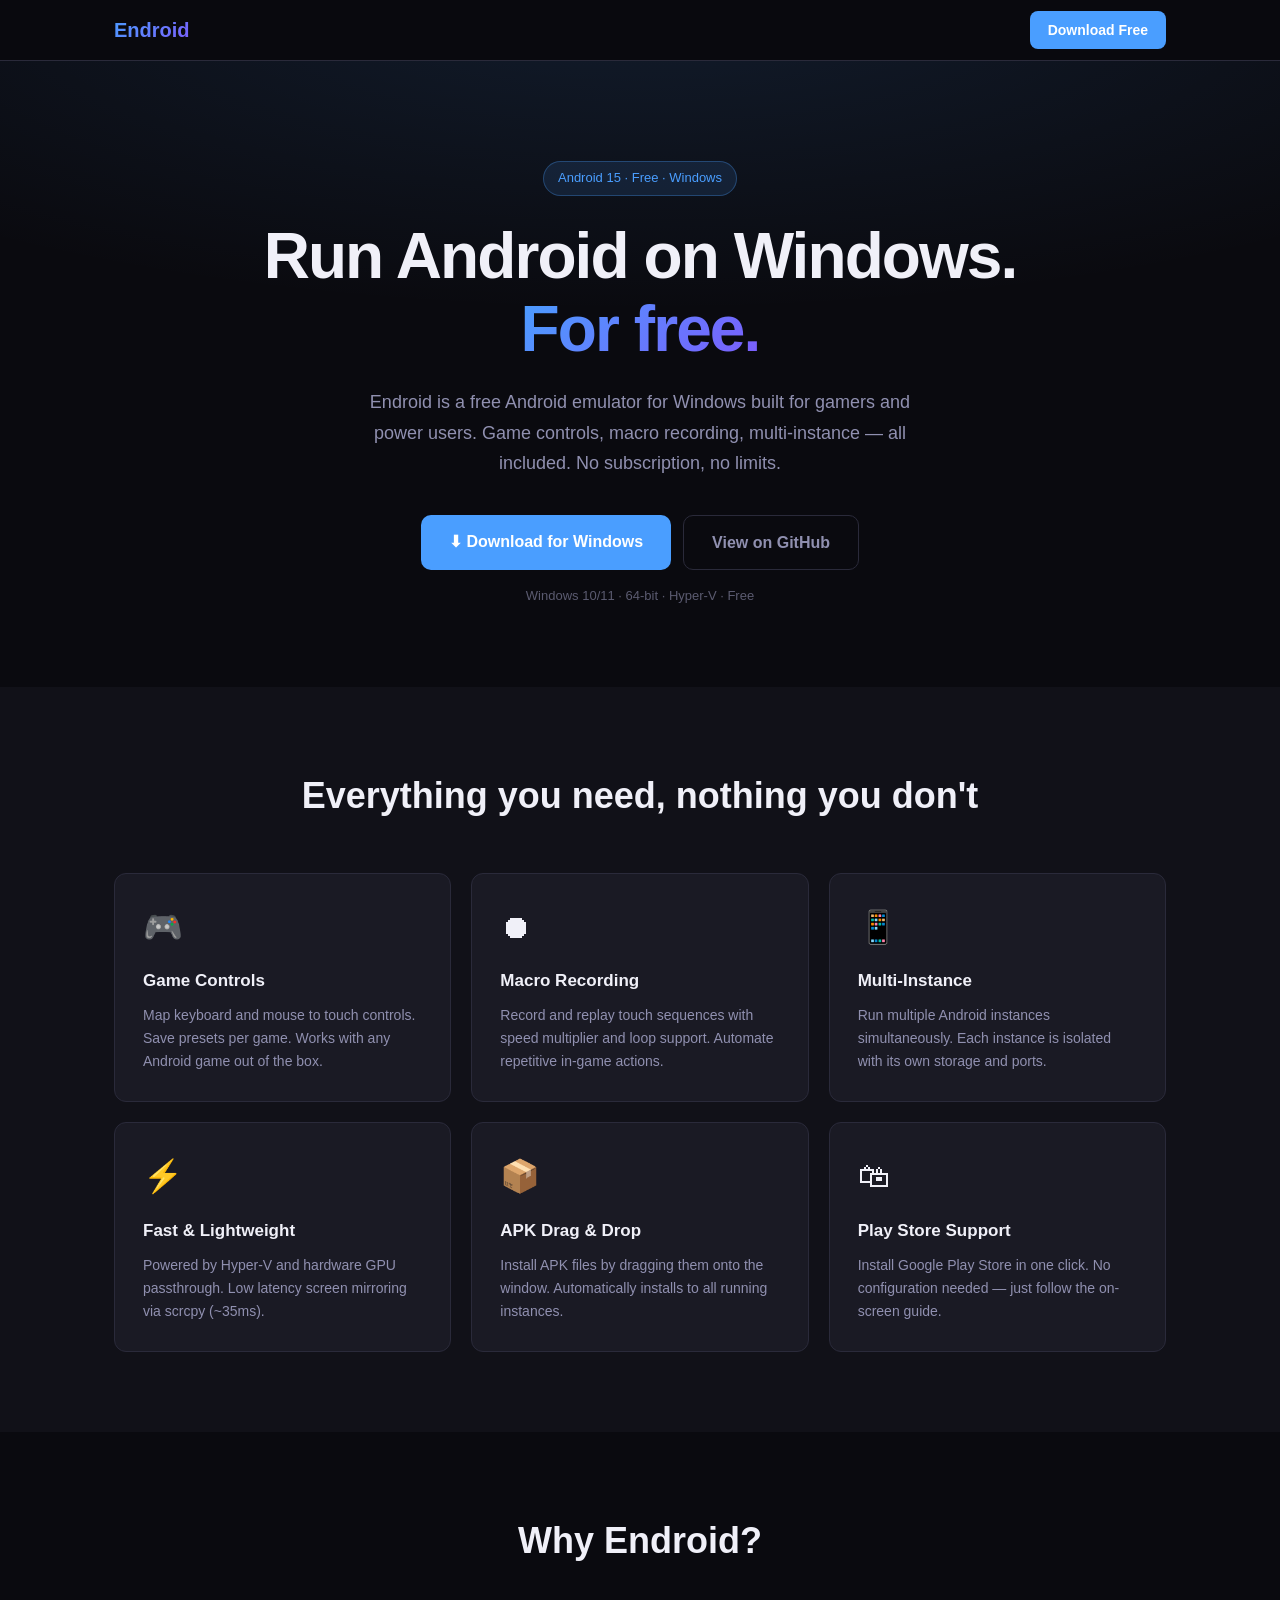
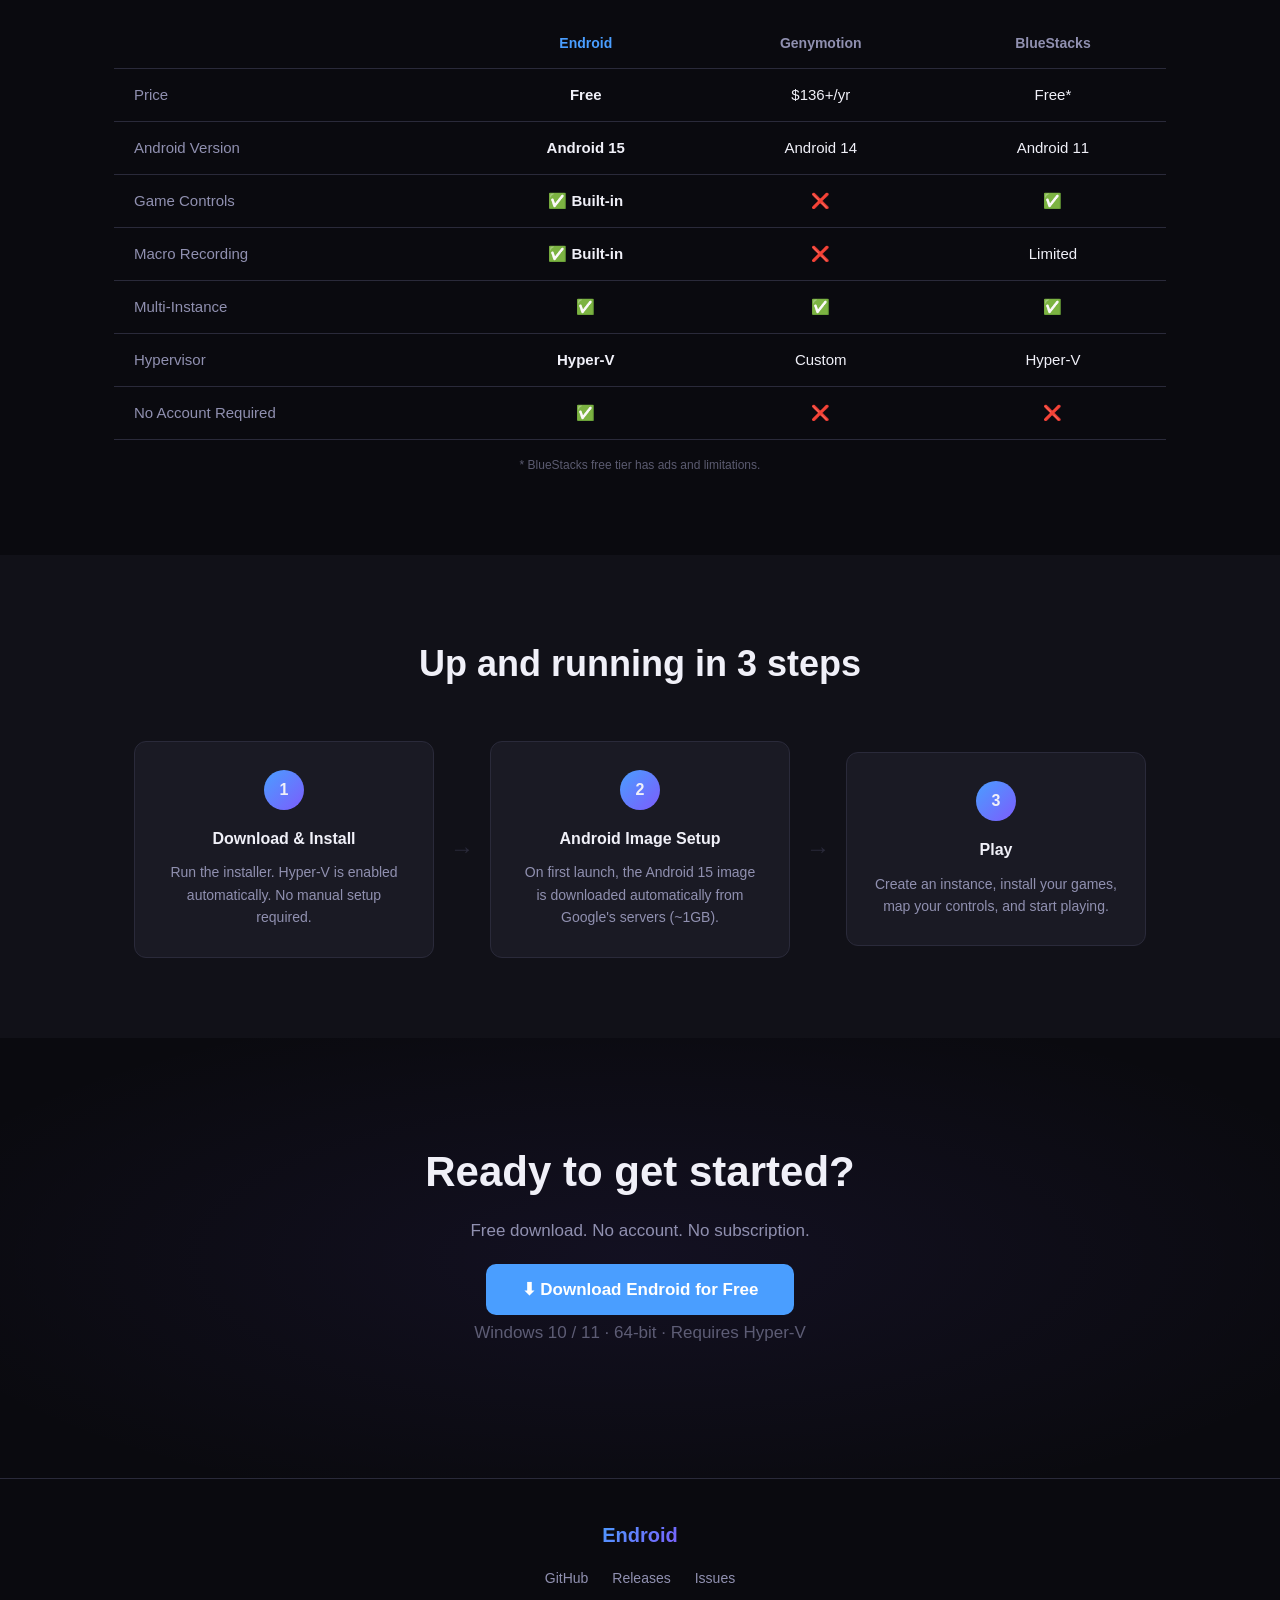
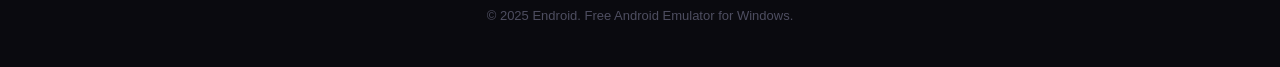
==== docs/index.html @ 5999ffe9 "init: landing page and README" ====
<!DOCTYPE html>
<html lang="en">
<head>
  <meta charset="UTF-8" />
  <meta name="viewport" content="width=device-width, initial-scale=1.0" />

  <!-- SEO -->
  <title>Endroid — Free Android Emulator for Windows</title>
  <meta name="description" content="Endroid is a free Android 15 emulator for Windows. Run Android apps and games on your PC with game controls, macro recording, and multi-instance support. No subscription required." />
  <meta name="keywords" content="android emulator windows, free android emulator, android emulator pc, android emulator for windows 11, best android emulator, genymotion alternative, run android on windows, android gaming emulator" />
  <link rel="canonical" href="https://endroid.app/" />

  <!-- Open Graph -->
  <meta property="og:type" content="website" />
  <meta property="og:url" content="https://endroid.app/" />
  <meta property="og:title" content="Endroid — Free Android Emulator for Windows" />
  <meta property="og:description" content="Run Android 15 apps and games on Windows for free. Built-in game controls, macro recording, and multi-instance support." />
  <meta property="og:image" content="https://endroid.app/assets/og-image.png" />

  <!-- Twitter Card -->
  <meta name="twitter:card" content="summary_large_image" />
  <meta name="twitter:title" content="Endroid — Free Android Emulator for Windows" />
  <meta name="twitter:description" content="Run Android 15 on your Windows PC for free." />
  <meta name="twitter:image" content="https://endroid.app/assets/og-image.png" />

  <!-- Schema.org SoftwareApplication -->
  <script type="application/ld+json">
  {
    "@context": "https://schema.org",
    "@type": "SoftwareApplication",
    "name": "Endroid",
    "operatingSystem": "Windows",
    "applicationCategory": "UtilitiesApplication",
    "offers": {
      "@type": "Offer",
      "price": "0",
      "priceCurrency": "USD"
    },
    "description": "Free Android 15 emulator for Windows with game controls, macro recording, and multi-instance support.",
    "url": "https://endroid.app",
    "downloadUrl": "https://github.com/rundevelrun/endroid/releases/latest"
  }
  </script>

  <link rel="stylesheet" href="styles.css" />
</head>
<body>

  <!-- Nav -->
  <nav class="nav">
    <div class="nav-inner">
      <span class="logo">Endroid</span>
      <a class="btn-download-sm" href="https://github.com/rundevelrun/endroid/releases/latest">
        Download Free
      </a>
    </div>
  </nav>

  <!-- Hero -->
  <section class="hero">
    <div class="hero-inner">
      <div class="badge">Android 15 · Free · Windows</div>
      <h1 class="hero-title">
        Run Android on Windows.<br />
        <span class="accent">For free.</span>
      </h1>
      <p class="hero-desc">
        Endroid is a free Android emulator for Windows built for gamers and power users.
        Game controls, macro recording, multi-instance — all included.
        No subscription, no limits.
      </p>
      <div class="hero-actions">
        <a class="btn-primary" href="https://github.com/rundevelrun/endroid/releases/latest">
          ⬇ Download for Windows
        </a>
        <a class="btn-secondary" href="https://github.com/rundevelrun/endroid">
          View on GitHub
        </a>
      </div>
      <p class="hero-note">Windows 10/11 · 64-bit · Hyper-V · Free</p>
    </div>
  </section>

  <!-- Features -->
  <section class="features" id="features">
    <div class="section-inner">
      <h2 class="section-title">Everything you need, nothing you don't</h2>
      <div class="features-grid">

        <div class="feature-card">
          <div class="feature-icon">🎮</div>
          <h3>Game Controls</h3>
          <p>Map keyboard and mouse to touch controls. Save presets per game. Works with any Android game out of the box.</p>
        </div>

        <div class="feature-card">
          <div class="feature-icon">⏺</div>
          <h3>Macro Recording</h3>
          <p>Record and replay touch sequences with speed multiplier and loop support. Automate repetitive in-game actions.</p>
        </div>

        <div class="feature-card">
          <div class="feature-icon">📱</div>
          <h3>Multi-Instance</h3>
          <p>Run multiple Android instances simultaneously. Each instance is isolated with its own storage and ports.</p>
        </div>

        <div class="feature-card">
          <div class="feature-icon">⚡</div>
          <h3>Fast & Lightweight</h3>
          <p>Powered by Hyper-V and hardware GPU passthrough. Low latency screen mirroring via scrcpy (~35ms).</p>
        </div>

        <div class="feature-card">
          <div class="feature-icon">📦</div>
          <h3>APK Drag & Drop</h3>
          <p>Install APK files by dragging them onto the window. Automatically installs to all running instances.</p>
        </div>

        <div class="feature-card">
          <div class="feature-icon">🛍</div>
          <h3>Play Store Support</h3>
          <p>Install Google Play Store in one click. No configuration needed — just follow the on-screen guide.</p>
        </div>

      </div>
    </div>
  </section>

  <!-- vs Competitors -->
  <section class="compare">
    <div class="section-inner">
      <h2 class="section-title">Why Endroid?</h2>
      <div class="compare-table-wrap">
        <table class="compare-table">
          <thead>
            <tr>
              <th></th>
              <th class="highlight">Endroid</th>
              <th>Genymotion</th>
              <th>BlueStacks</th>
            </tr>
          </thead>
          <tbody>
            <tr><td>Price</td><td class="highlight">Free</td><td>$136+/yr</td><td>Free*</td></tr>
            <tr><td>Android Version</td><td class="highlight">Android 15</td><td>Android 14</td><td>Android 11</td></tr>
            <tr><td>Game Controls</td><td class="highlight">✅ Built-in</td><td>❌</td><td>✅</td></tr>
            <tr><td>Macro Recording</td><td class="highlight">✅ Built-in</td><td>❌</td><td>Limited</td></tr>
            <tr><td>Multi-Instance</td><td class="highlight">✅</td><td>✅</td><td>✅</td></tr>
            <tr><td>Hypervisor</td><td class="highlight">Hyper-V</td><td>Custom</td><td>Hyper-V</td></tr>
            <tr><td>No Account Required</td><td class="highlight">✅</td><td>❌</td><td>❌</td></tr>
          </tbody>
        </table>
      </div>
      <p class="compare-note">* BlueStacks free tier has ads and limitations.</p>
    </div>
  </section>

  <!-- How it works -->
  <section class="howto">
    <div class="section-inner">
      <h2 class="section-title">Up and running in 3 steps</h2>
      <div class="steps">
        <div class="step">
          <div class="step-num">1</div>
          <h3>Download & Install</h3>
          <p>Run the installer. Hyper-V is enabled automatically. No manual setup required.</p>
        </div>
        <div class="step-arrow">→</div>
        <div class="step">
          <div class="step-num">2</div>
          <h3>Android Image Setup</h3>
          <p>On first launch, the Android 15 image is downloaded automatically from Google's servers (~1GB).</p>
        </div>
        <div class="step-arrow">→</div>
        <div class="step">
          <div class="step-num">3</div>
          <h3>Play</h3>
          <p>Create an instance, install your games, map your controls, and start playing.</p>
        </div>
      </div>
    </div>
  </section>

  <!-- Download CTA -->
  <section class="cta">
    <div class="section-inner">
      <h2>Ready to get started?</h2>
      <p>Free download. No account. No subscription.</p>
      <a class="btn-primary btn-large" href="https://github.com/rundevelrun/endroid/releases/latest">
        ⬇ Download Endroid for Free
      </a>
      <p class="cta-note">Windows 10 / 11 · 64-bit · Requires Hyper-V</p>
    </div>
  </section>

  <!-- Footer -->
  <footer class="footer">
    <div class="footer-inner">
      <span class="logo">Endroid</span>
      <div class="footer-links">
        <a href="https://github.com/rundevelrun/endroid">GitHub</a>
        <a href="https://github.com/rundevelrun/endroid/releases">Releases</a>
        <a href="https://github.com/rundevelrun/endroid/issues">Issues</a>
      </div>
      <p class="footer-copy">© 2025 Endroid. Free Android Emulator for Windows.</p>
    </div>
  </footer>

</body>
</html>
---- docs/styles.css ----
/* ── Reset & Base ─────────────────────────────────────────────── */
*, *::before, *::after { box-sizing: border-box; margin: 0; padding: 0; }

:root {
  --bg:        #0a0a0f;
  --bg2:       #111118;
  --bg3:       #1a1a24;
  --border:    #2a2a3a;
  --accent:    #4a9eff;
  --accent2:   #7c5cfc;
  --text:      #f0f0f8;
  --text2:     #9090b0;
  --radius:    12px;
  --max-w:     1100px;
}

html { scroll-behavior: smooth; }

body {
  font-family: -apple-system, BlinkMacSystemFont, 'Segoe UI', sans-serif;
  background: var(--bg);
  color: var(--text);
  line-height: 1.6;
  -webkit-font-smoothing: antialiased;
}

a { color: inherit; text-decoration: none; }

/* ── Nav ──────────────────────────────────────────────────────── */
.nav {
  position: sticky;
  top: 0;
  z-index: 100;
  background: rgba(10, 10, 15, 0.85);
  backdrop-filter: blur(12px);
  border-bottom: 1px solid var(--border);
}
.nav-inner {
  max-width: var(--max-w);
  margin: 0 auto;
  padding: 0 24px;
  height: 60px;
  display: flex;
  align-items: center;
  justify-content: space-between;
}
.logo {
  font-size: 20px;
  font-weight: 800;
  background: linear-gradient(135deg, var(--accent), var(--accent2));
  -webkit-background-clip: text;
  -webkit-text-fill-color: transparent;
  background-clip: text;
}
.btn-download-sm {
  padding: 8px 18px;
  background: var(--accent);
  color: #fff;
  border-radius: 8px;
  font-size: 14px;
  font-weight: 600;
  transition: opacity 0.15s;
}
.btn-download-sm:hover { opacity: 0.85; }

/* ── Hero ─────────────────────────────────────────────────────── */
.hero {
  padding: 100px 24px 80px;
  text-align: center;
  background: radial-gradient(ellipse 80% 50% at 50% -10%, rgba(74,158,255,0.12), transparent);
}
.hero-inner { max-width: 760px; margin: 0 auto; }

.badge {
  display: inline-block;
  padding: 6px 14px;
  background: rgba(74,158,255,0.12);
  border: 1px solid rgba(74,158,255,0.3);
  border-radius: 999px;
  font-size: 13px;
  color: var(--accent);
  margin-bottom: 24px;
}

.hero-title {
  font-size: clamp(36px, 6vw, 64px);
  font-weight: 800;
  line-height: 1.15;
  letter-spacing: -0.03em;
  margin-bottom: 20px;
}
.accent {
  background: linear-gradient(135deg, var(--accent), var(--accent2));
  -webkit-background-clip: text;
  -webkit-text-fill-color: transparent;
  background-clip: text;
}

.hero-desc {
  font-size: 18px;
  color: var(--text2);
  max-width: 580px;
  margin: 0 auto 36px;
  line-height: 1.7;
}

.hero-actions {
  display: flex;
  gap: 12px;
  justify-content: center;
  flex-wrap: wrap;
  margin-bottom: 16px;
}

.btn-primary {
  padding: 14px 28px;
  background: var(--accent);
  color: #fff;
  border-radius: 10px;
  font-size: 16px;
  font-weight: 700;
  transition: opacity 0.15s, transform 0.15s;
}
.btn-primary:hover { opacity: 0.9; transform: translateY(-1px); }
.btn-primary.btn-large { padding: 16px 36px; font-size: 17px; }

.btn-secondary {
  padding: 14px 28px;
  background: transparent;
  border: 1px solid var(--border);
  color: var(--text2);
  border-radius: 10px;
  font-size: 16px;
  font-weight: 600;
  transition: border-color 0.15s, color 0.15s;
}
.btn-secondary:hover { border-color: var(--accent); color: var(--text); }

.hero-note {
  font-size: 13px;
  color: var(--text2);
  opacity: 0.6;
}

/* ── Sections ─────────────────────────────────────────────────── */
.section-inner {
  max-width: var(--max-w);
  margin: 0 auto;
  padding: 0 24px;
}
.section-title {
  font-size: clamp(24px, 3vw, 36px);
  font-weight: 700;
  text-align: center;
  margin-bottom: 48px;
}

/* ── Features ─────────────────────────────────────────────────── */
.features {
  padding: 80px 0;
  background: var(--bg2);
}
.features-grid {
  display: grid;
  grid-template-columns: repeat(auto-fit, minmax(300px, 1fr));
  gap: 20px;
}
.feature-card {
  background: var(--bg3);
  border: 1px solid var(--border);
  border-radius: var(--radius);
  padding: 28px;
  transition: border-color 0.15s, transform 0.15s;
}
.feature-card:hover {
  border-color: rgba(74,158,255,0.4);
  transform: translateY(-2px);
}
.feature-icon { font-size: 32px; margin-bottom: 14px; }
.feature-card h3 { font-size: 17px; font-weight: 700; margin-bottom: 10px; }
.feature-card p { font-size: 14px; color: var(--text2); line-height: 1.65; }

/* ── Compare ──────────────────────────────────────────────────── */
.compare { padding: 80px 0; }
.compare-table-wrap { overflow-x: auto; }
.compare-table {
  width: 100%;
  border-collapse: collapse;
  font-size: 15px;
}
.compare-table th,
.compare-table td {
  padding: 14px 20px;
  text-align: center;
  border-bottom: 1px solid var(--border);
}
.compare-table th:first-child,
.compare-table td:first-child {
  text-align: left;
  color: var(--text2);
}
.compare-table thead th { font-weight: 700; color: var(--text2); font-size: 14px; }
.compare-table th.highlight { color: var(--accent); }
.compare-table td.highlight { color: var(--text); font-weight: 600; }
.compare-table tbody tr:hover { background: rgba(255,255,255,0.02); }
.compare-note { font-size: 12px; color: var(--text2); margin-top: 16px; text-align: center; opacity: 0.6; }

/* ── How To ───────────────────────────────────────────────────── */
.howto { padding: 80px 0; background: var(--bg2); }
.steps {
  display: flex;
  align-items: center;
  justify-content: center;
  gap: 16px;
  flex-wrap: wrap;
}
.step {
  flex: 1;
  min-width: 220px;
  max-width: 300px;
  background: var(--bg3);
  border: 1px solid var(--border);
  border-radius: var(--radius);
  padding: 28px;
  text-align: center;
}
.step-num {
  width: 40px;
  height: 40px;
  background: linear-gradient(135deg, var(--accent), var(--accent2));
  border-radius: 50%;
  display: flex;
  align-items: center;
  justify-content: center;
  font-weight: 800;
  font-size: 16px;
  margin: 0 auto 16px;
}
.step h3 { font-size: 16px; font-weight: 700; margin-bottom: 10px; }
.step p { font-size: 14px; color: var(--text2); line-height: 1.6; }
.step-arrow { font-size: 24px; color: var(--border); flex-shrink: 0; }

/* ── CTA ──────────────────────────────────────────────────────── */
.cta {
  padding: 100px 0;
  text-align: center;
  background: radial-gradient(ellipse 60% 60% at 50% 50%, rgba(124,92,252,0.08), transparent);
}
.cta h2 { font-size: clamp(28px, 4vw, 42px); font-weight: 800; margin-bottom: 12px; }
.cta p { font-size: 17px; color: var(--text2); margin-bottom: 32px; }
.cta-note { font-size: 13px; color: var(--text2); margin-top: 16px; opacity: 0.6; }

/* ── Footer ───────────────────────────────────────────────────── */
.footer {
  border-top: 1px solid var(--border);
  padding: 40px 24px;
}
.footer-inner {
  max-width: var(--max-w);
  margin: 0 auto;
  display: flex;
  flex-direction: column;
  align-items: center;
  gap: 16px;
  text-align: center;
}
.footer-links { display: flex; gap: 24px; }
.footer-links a { font-size: 14px; color: var(--text2); transition: color 0.15s; }
.footer-links a:hover { color: var(--text); }
.footer-copy { font-size: 13px; color: var(--text2); opacity: 0.5; }

/* ── Responsive ───────────────────────────────────────────────── */
@media (max-width: 600px) {
  .step-arrow { display: none; }
  .hero-actions { flex-direction: column; align-items: center; }
  .btn-primary, .btn-secondary { width: 100%; max-width: 300px; text-align: center; }
}
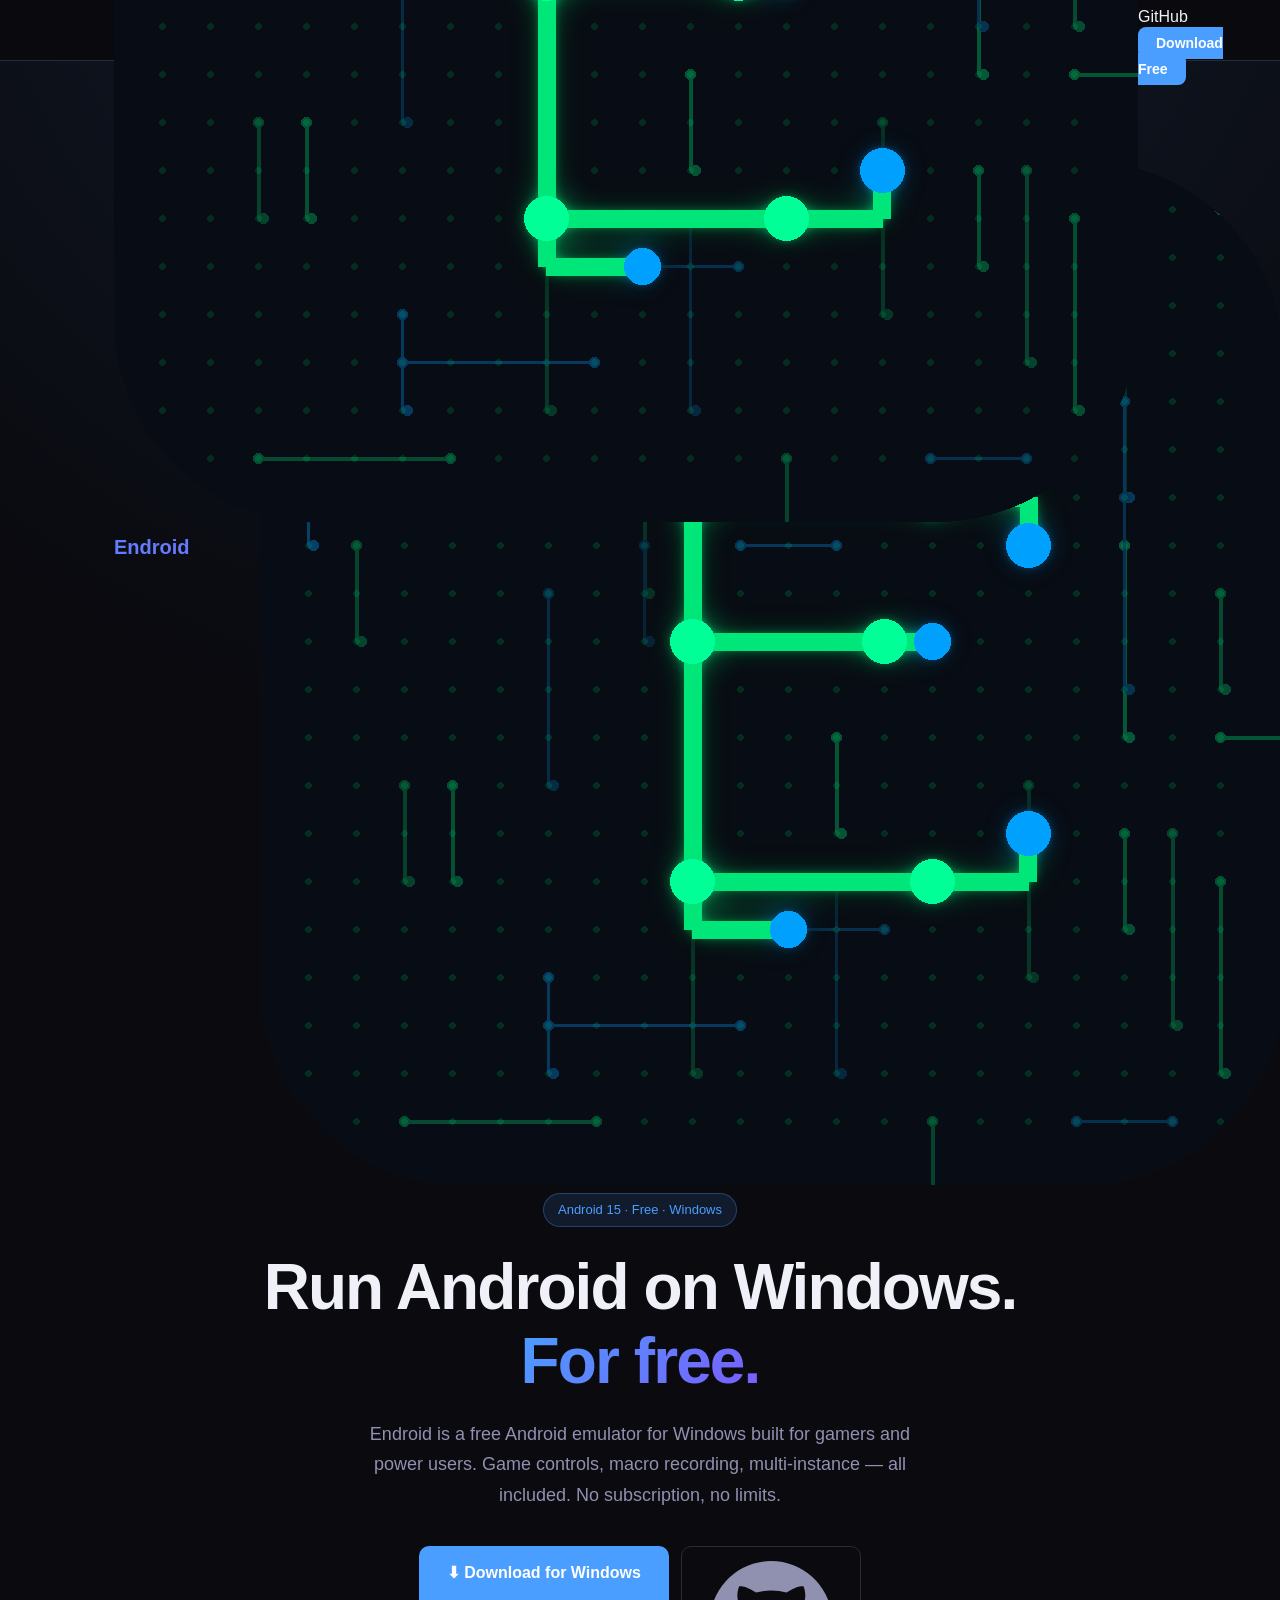
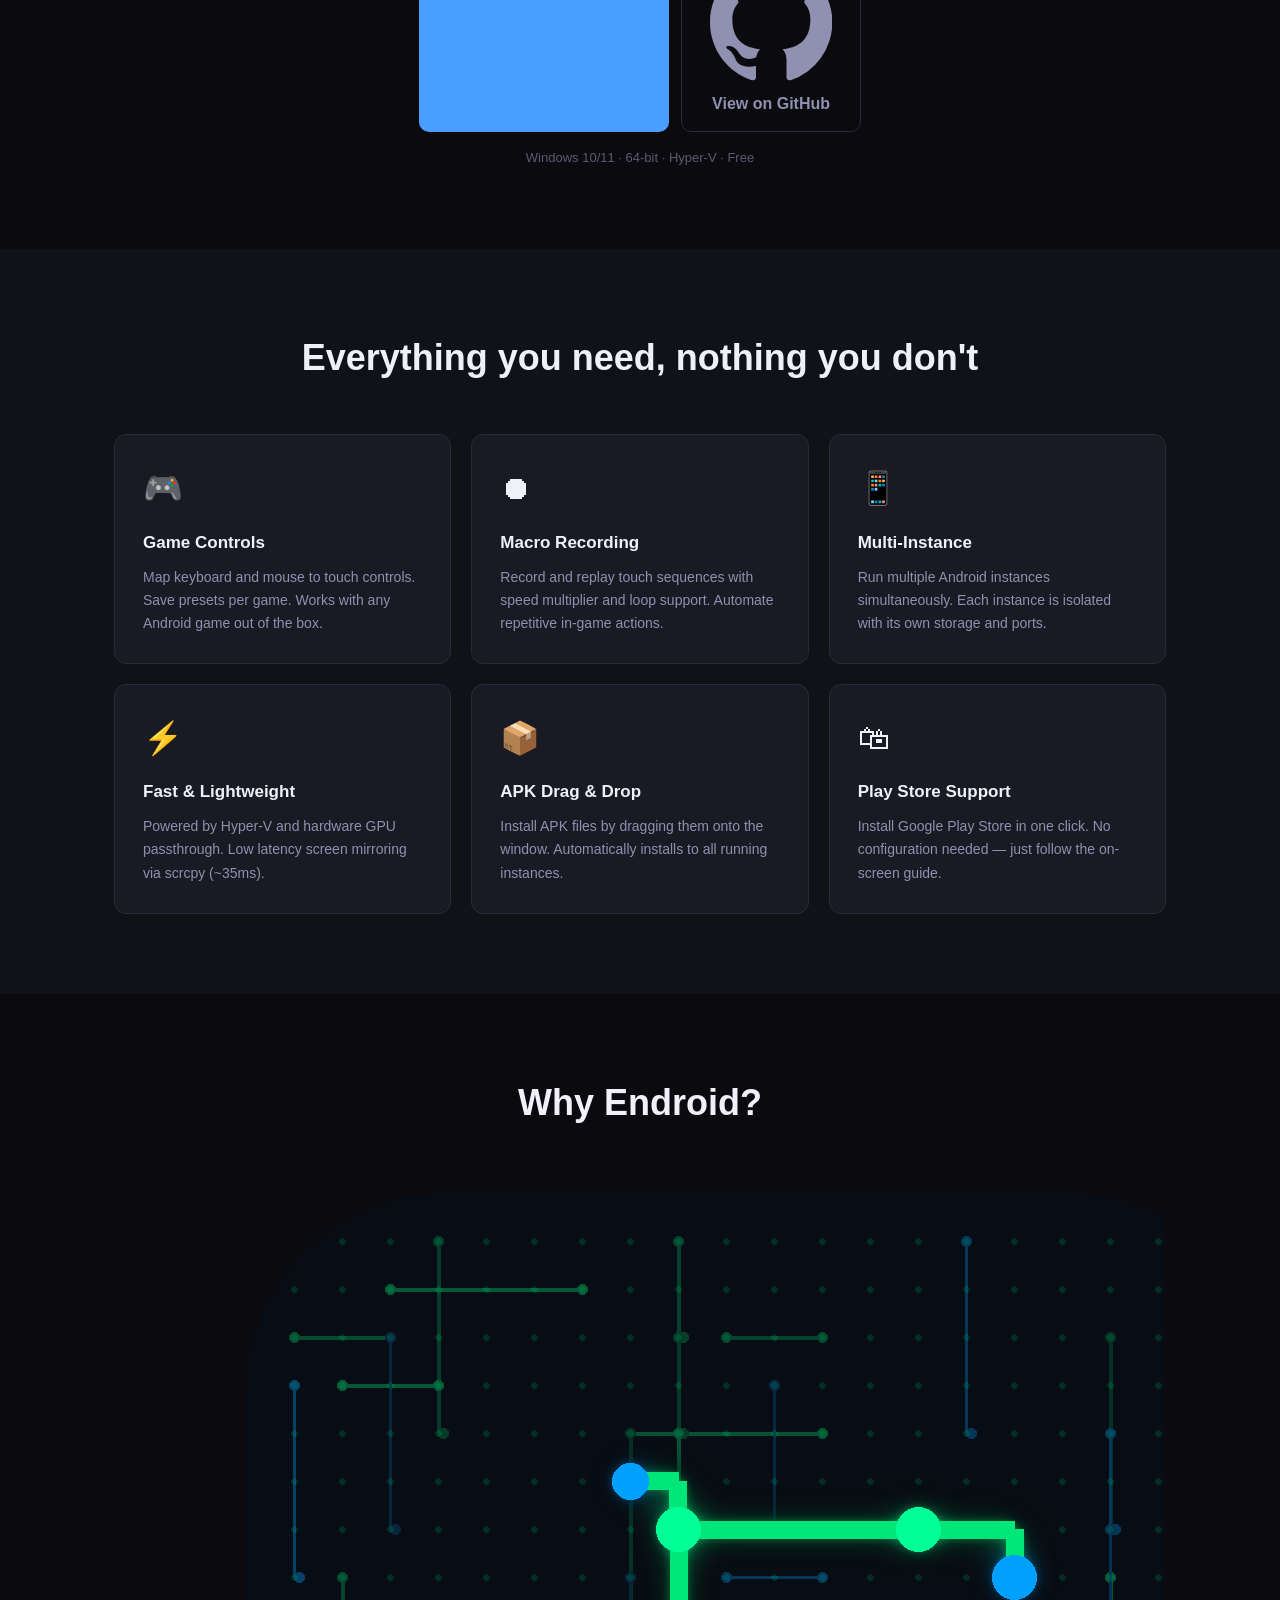
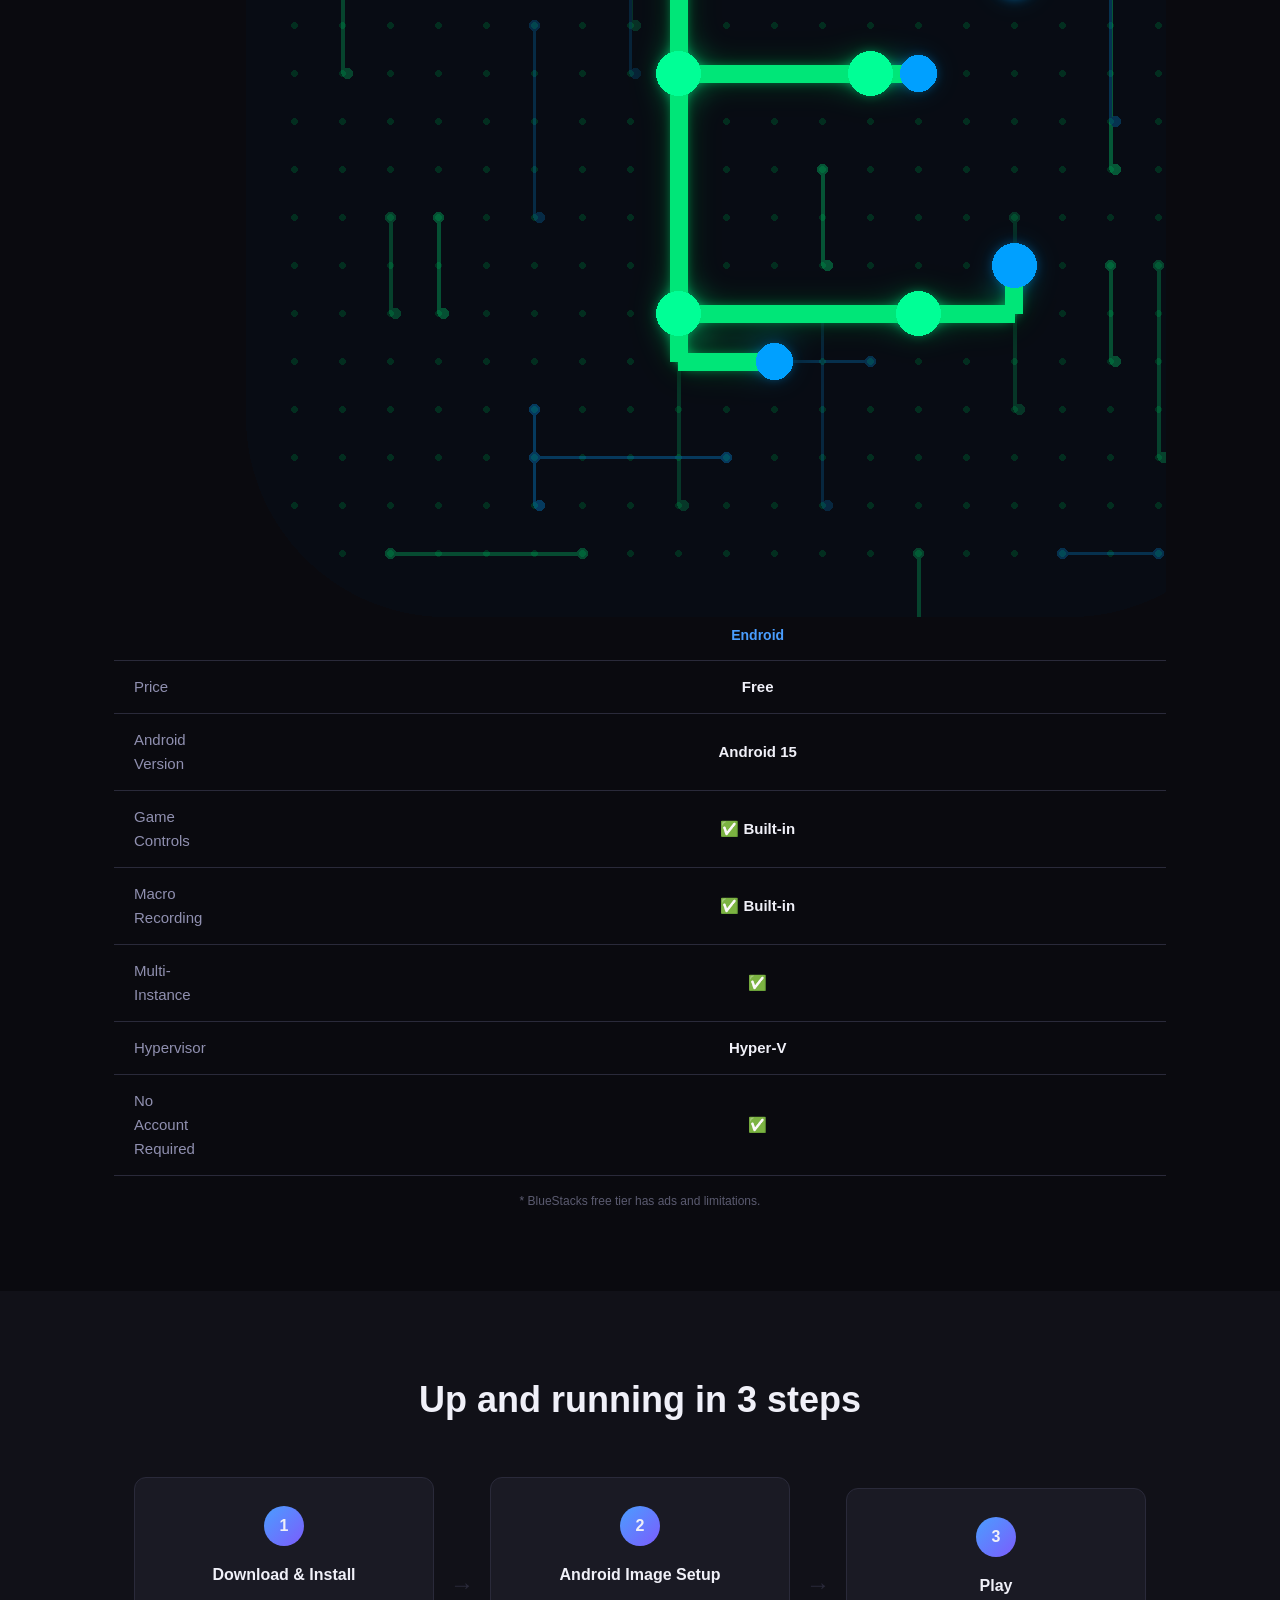
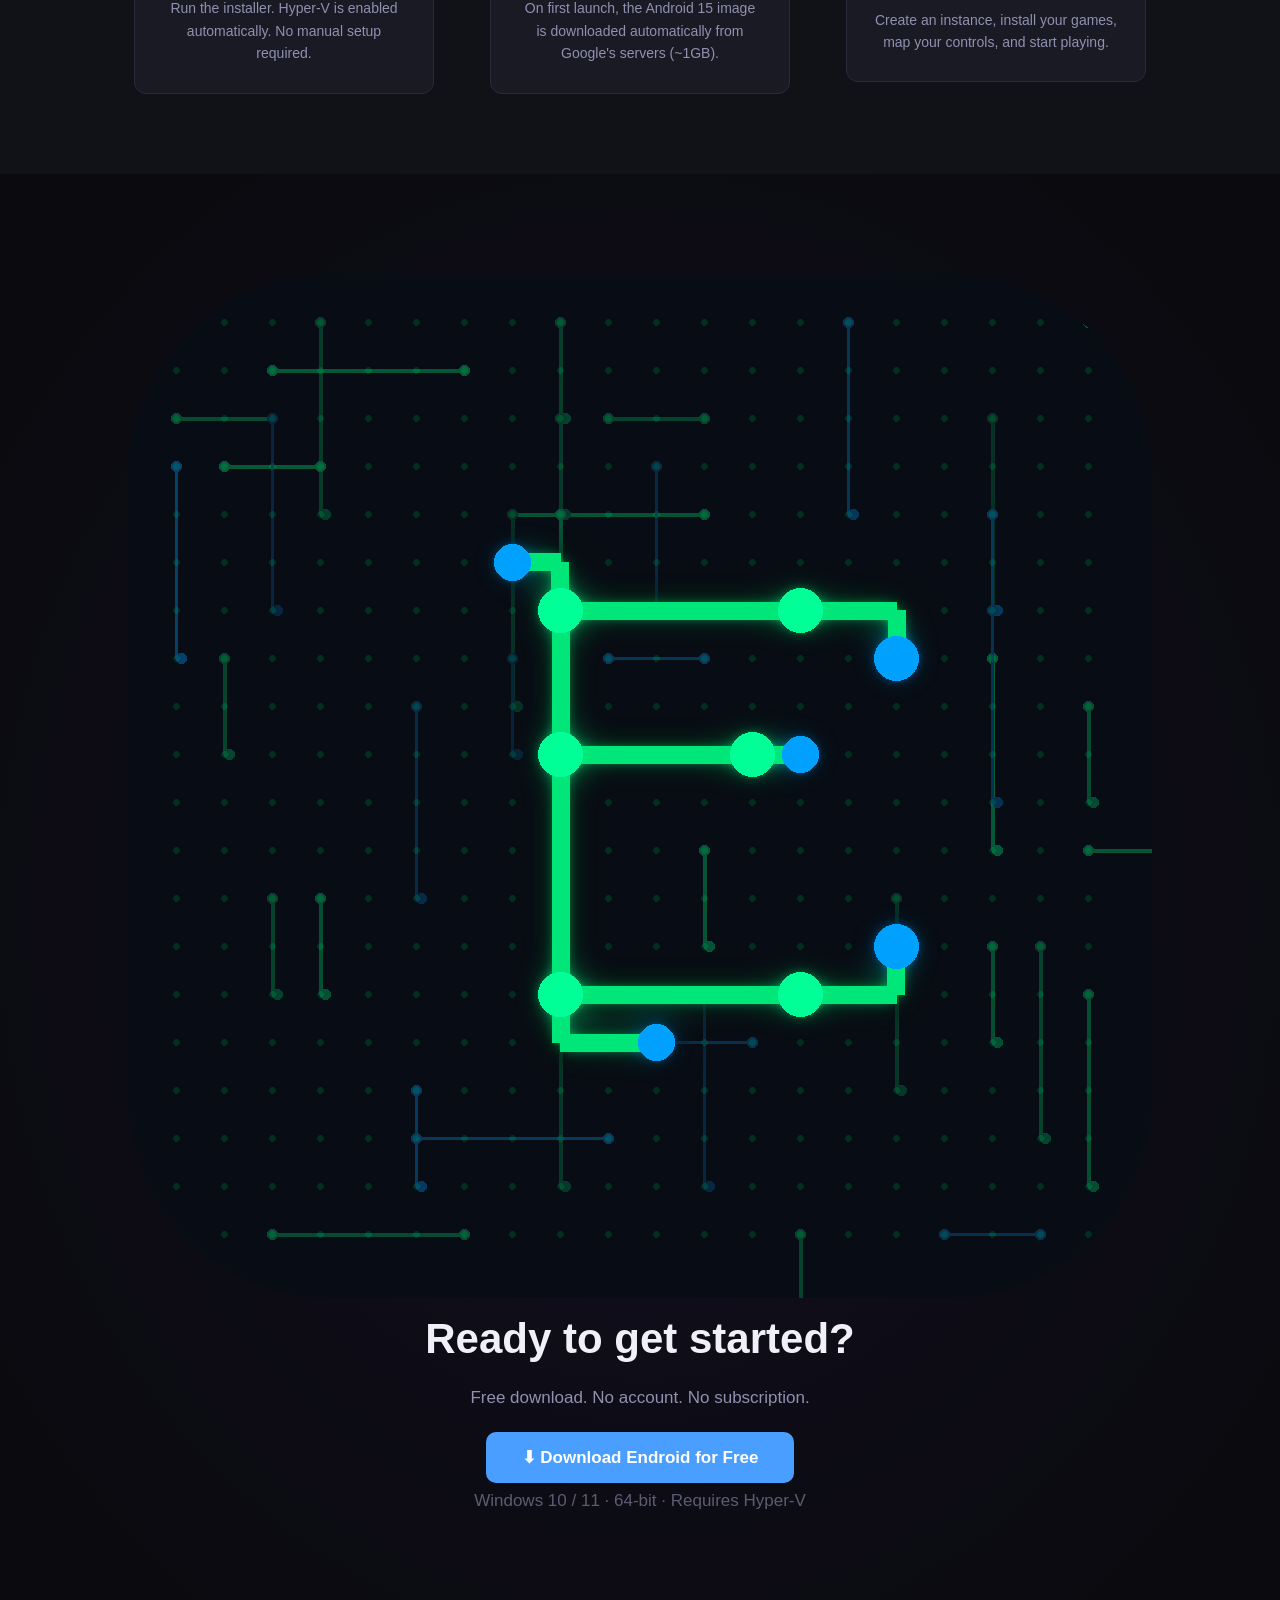
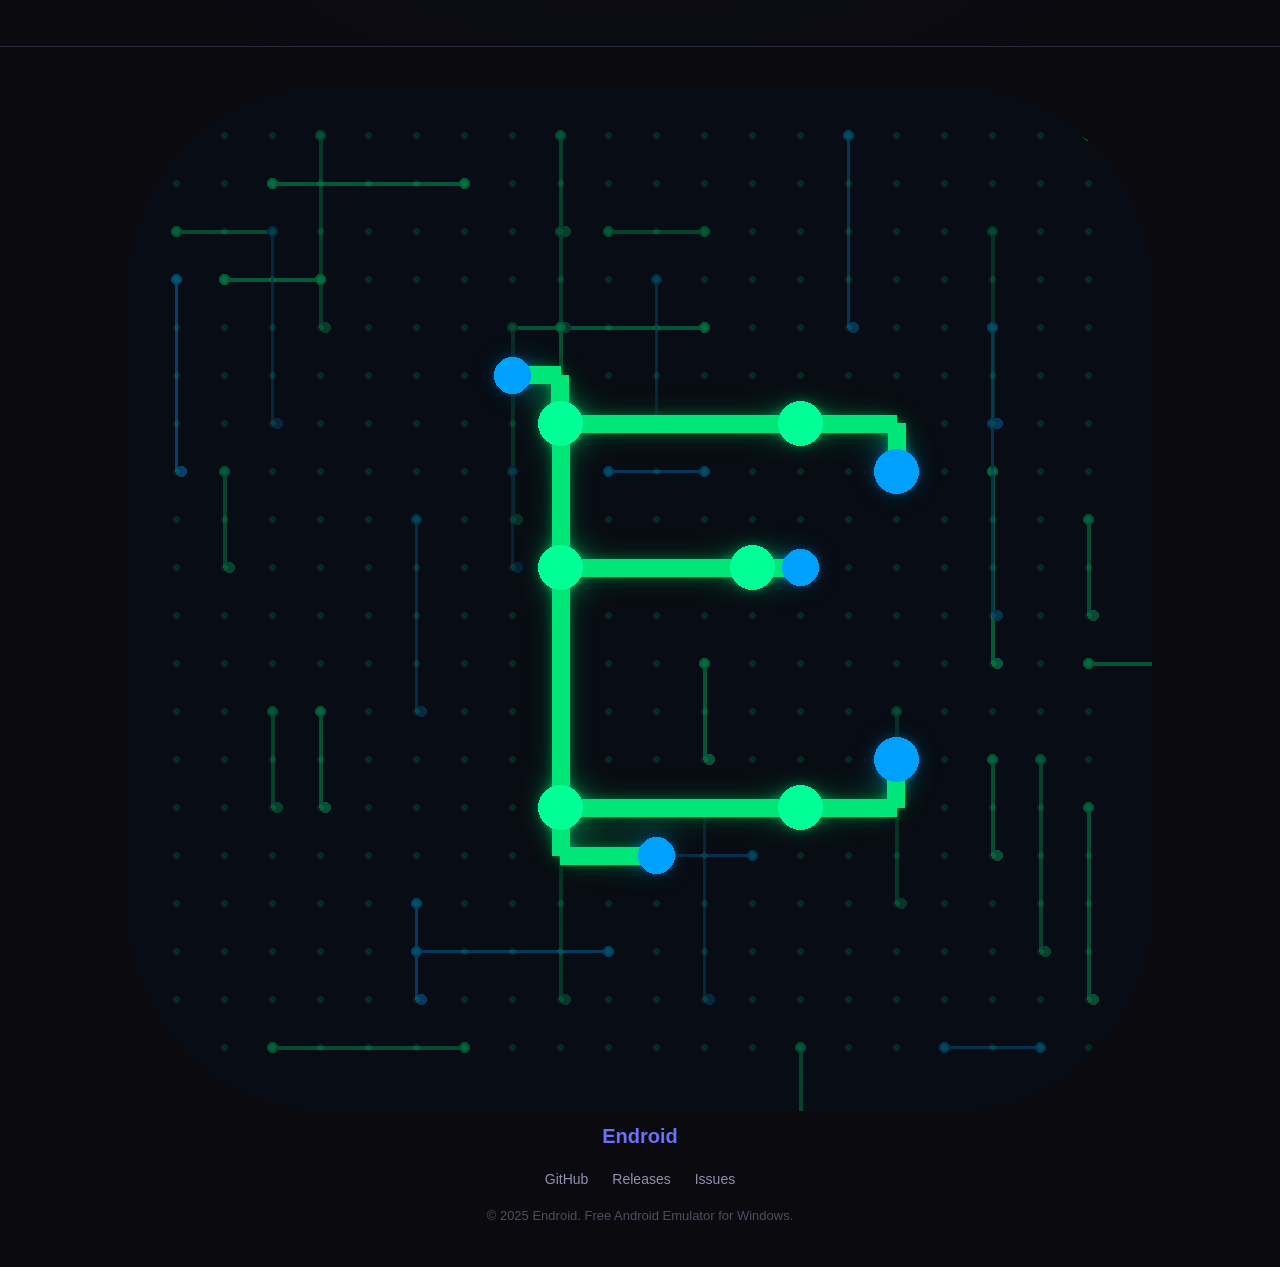
==== commit c38bdae2: "feat: add icon to landing page, GitHub style" ====
--- a/docs/index.html
+++ b/docs/index.html
@@ -8,20 +8,23 @@
   <title>Endroid — Free Android Emulator for Windows</title>
   <meta name="description" content="Endroid is a free Android 15 emulator for Windows. Run Android apps and games on your PC with game controls, macro recording, and multi-instance support. No subscription required." />
   <meta name="keywords" content="android emulator windows, free android emulator, android emulator pc, android emulator for windows 11, best android emulator, genymotion alternative, run android on windows, android gaming emulator" />
-  <link rel="canonical" href="https://endroid.app/" />
+  <link rel="canonical" href="https://endroid.rundevelrun.com/" />
+
+  <!-- Favicon -->
+  <link rel="icon" type="image/png" href="assets/icon.png" />
 
   <!-- Open Graph -->
   <meta property="og:type" content="website" />
-  <meta property="og:url" content="https://endroid.app/" />
+  <meta property="og:url" content="https://endroid.rundevelrun.com/" />
   <meta property="og:title" content="Endroid — Free Android Emulator for Windows" />
   <meta property="og:description" content="Run Android 15 apps and games on Windows for free. Built-in game controls, macro recording, and multi-instance support." />
-  <meta property="og:image" content="https://endroid.app/assets/og-image.png" />
+  <meta property="og:image" content="https://endroid.rundevelrun.com/assets/icon.png" />
 
   <!-- Twitter Card -->
-  <meta name="twitter:card" content="summary_large_image" />
+  <meta name="twitter:card" content="summary" />
   <meta name="twitter:title" content="Endroid — Free Android Emulator for Windows" />
   <meta name="twitter:description" content="Run Android 15 on your Windows PC for free." />
-  <meta name="twitter:image" content="https://endroid.app/assets/og-image.png" />
+  <meta name="twitter:image" content="https://endroid.rundevelrun.com/assets/icon.png" />
 
   <!-- Schema.org SoftwareApplication -->
   <script type="application/ld+json">
@@ -37,7 +40,7 @@
       "priceCurrency": "USD"
     },
     "description": "Free Android 15 emulator for Windows with game controls, macro recording, and multi-instance support.",
-    "url": "https://endroid.app",
+    "url": "https://endroid.rundevelrun.com",
     "downloadUrl": "https://github.com/rundevelrun/endroid/releases/latest"
   }
   </script>
@@ -49,16 +52,24 @@
   <!-- Nav -->
   <nav class="nav">
     <div class="nav-inner">
-      <span class="logo">Endroid</span>
-      <a class="btn-download-sm" href="https://github.com/rundevelrun/endroid/releases/latest">
-        Download Free
+      <a class="logo" href="#">
+        <img src="assets/icon.png" alt="Endroid" class="logo-icon" />
+        <span>Endroid</span>
       </a>
+      <div class="nav-links">
+        <a href="#features">Features</a>
+        <a href="https://github.com/rundevelrun/endroid">GitHub</a>
+        <a class="btn-download-sm" href="https://github.com/rundevelrun/endroid/releases/latest">
+          Download Free
+        </a>
+      </div>
     </div>
   </nav>
 
   <!-- Hero -->
   <section class="hero">
     <div class="hero-inner">
+      <img src="assets/icon.png" alt="Endroid" class="hero-icon" />
       <div class="badge">Android 15 · Free · Windows</div>
       <h1 class="hero-title">
         Run Android on Windows.<br />
@@ -74,6 +85,7 @@
           ⬇ Download for Windows
         </a>
         <a class="btn-secondary" href="https://github.com/rundevelrun/endroid">
+          <svg class="gh-icon" viewBox="0 0 16 16" fill="currentColor"><path d="M8 0C3.58 0 0 3.58 0 8c0 3.54 2.29 6.53 5.47 7.59.4.07.55-.17.55-.38 0-.19-.01-.82-.01-1.49-2.01.37-2.53-.49-2.69-.94-.09-.23-.48-.94-.82-1.13-.28-.15-.68-.52-.01-.53.63-.01 1.08.58 1.23.82.72 1.21 1.87.87 2.33.66.07-.52.28-.87.51-1.07-1.78-.2-3.64-.89-3.64-3.95 0-.87.31-1.59.82-2.15-.08-.2-.36-1.02.08-2.12 0 0 .67-.21 2.2.82.64-.18 1.32-.27 2-.27.68 0 1.36.09 2 .27 1.53-1.04 2.2-.82 2.2-.82.44 1.1.16 1.92.08 2.12.51.56.82 1.27.82 2.15 0 3.07-1.87 3.75-3.65 3.95.29.25.54.73.54 1.48 0 1.07-.01 1.93-.01 2.2 0 .21.15.46.55.38A8.013 8.013 0 0016 8c0-4.42-3.58-8-8-8z"/></svg>
           View on GitHub
         </a>
       </div>
@@ -136,7 +148,10 @@
           <thead>
             <tr>
               <th></th>
-              <th class="highlight">Endroid</th>
+              <th class="highlight">
+                <img src="assets/icon.png" alt="" class="table-icon" />
+                Endroid
+              </th>
               <th>Genymotion</th>
               <th>BlueStacks</th>
             </tr>
@@ -185,6 +200,7 @@
   <!-- Download CTA -->
   <section class="cta">
     <div class="section-inner">
+      <img src="assets/icon.png" alt="Endroid" class="cta-icon" />
       <h2>Ready to get started?</h2>
       <p>Free download. No account. No subscription.</p>
       <a class="btn-primary btn-large" href="https://github.com/rundevelrun/endroid/releases/latest">
@@ -197,7 +213,10 @@
   <!-- Footer -->
   <footer class="footer">
     <div class="footer-inner">
-      <span class="logo">Endroid</span>
+      <a class="logo" href="#">
+        <img src="assets/icon.png" alt="Endroid" class="logo-icon" />
+        <span>Endroid</span>
+      </a>
       <div class="footer-links">
         <a href="https://github.com/rundevelrun/endroid">GitHub</a>
         <a href="https://github.com/rundevelrun/endroid/releases">Releases</a>
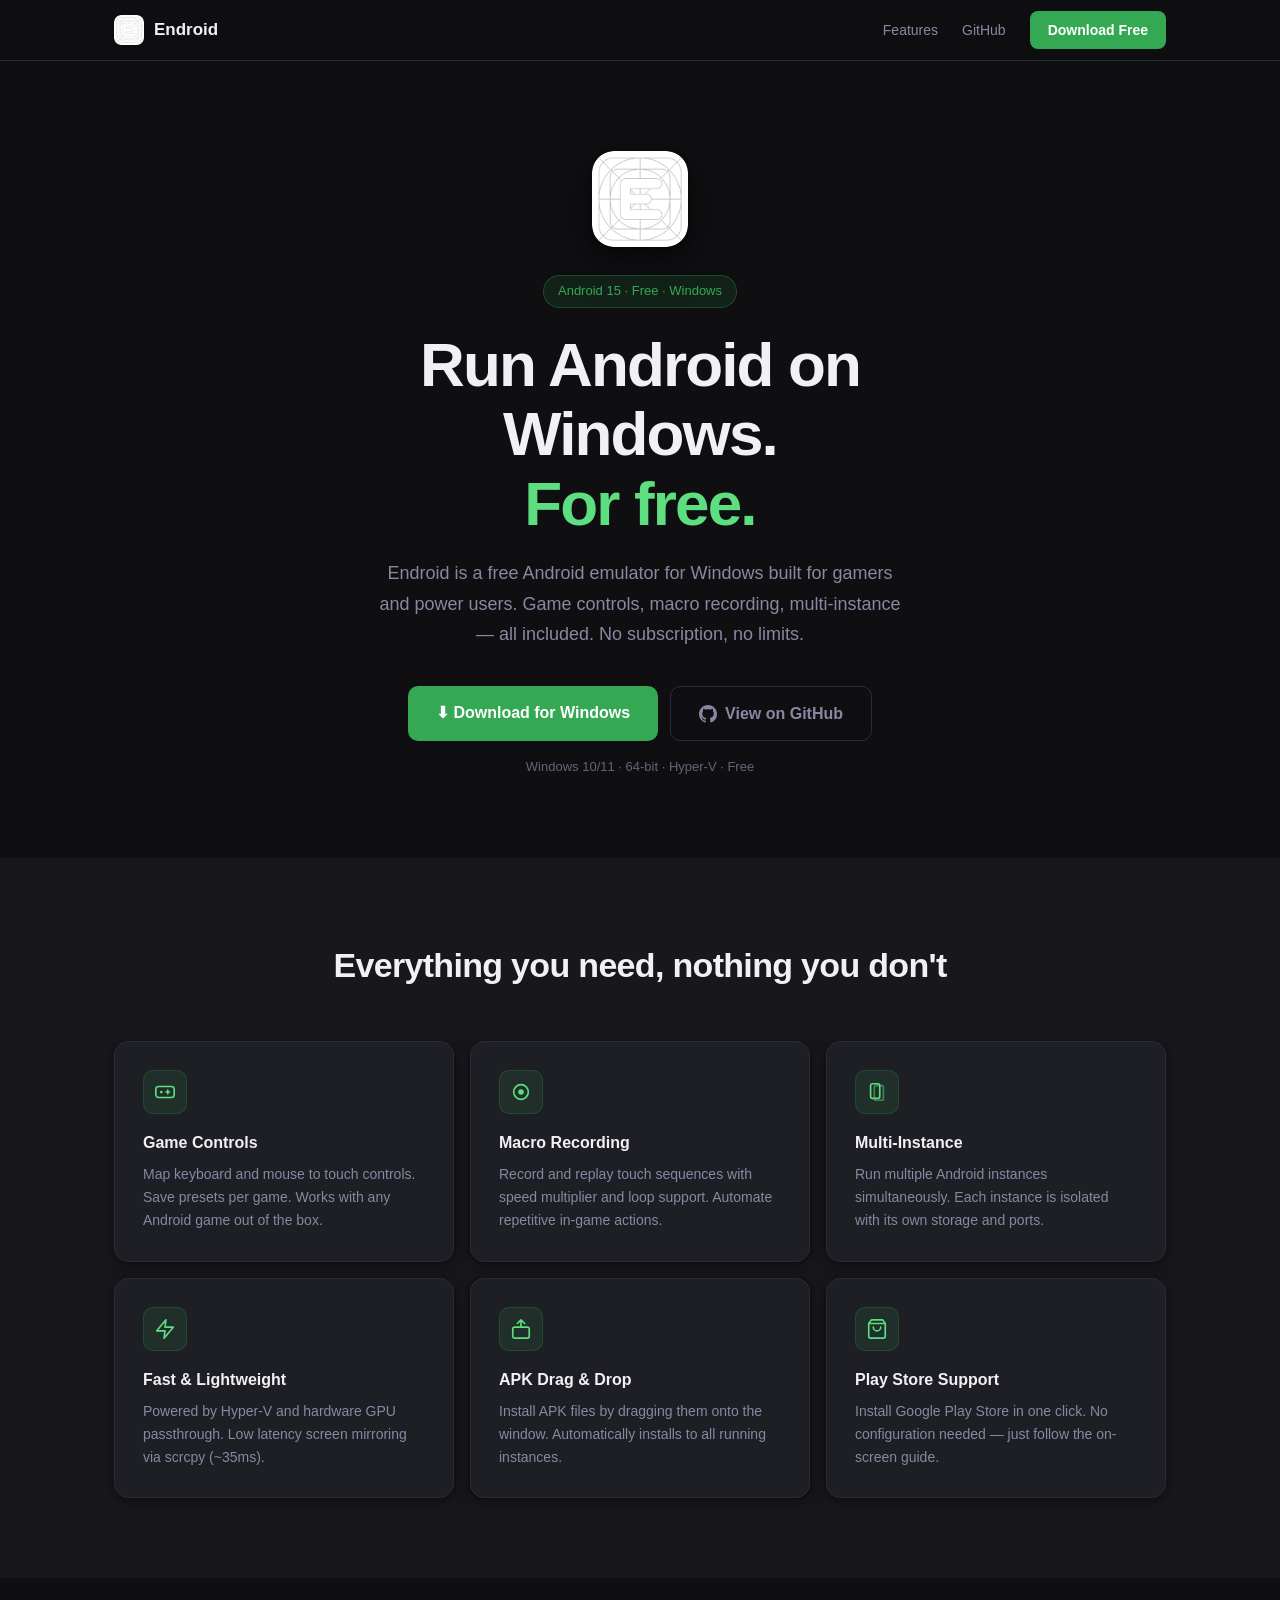
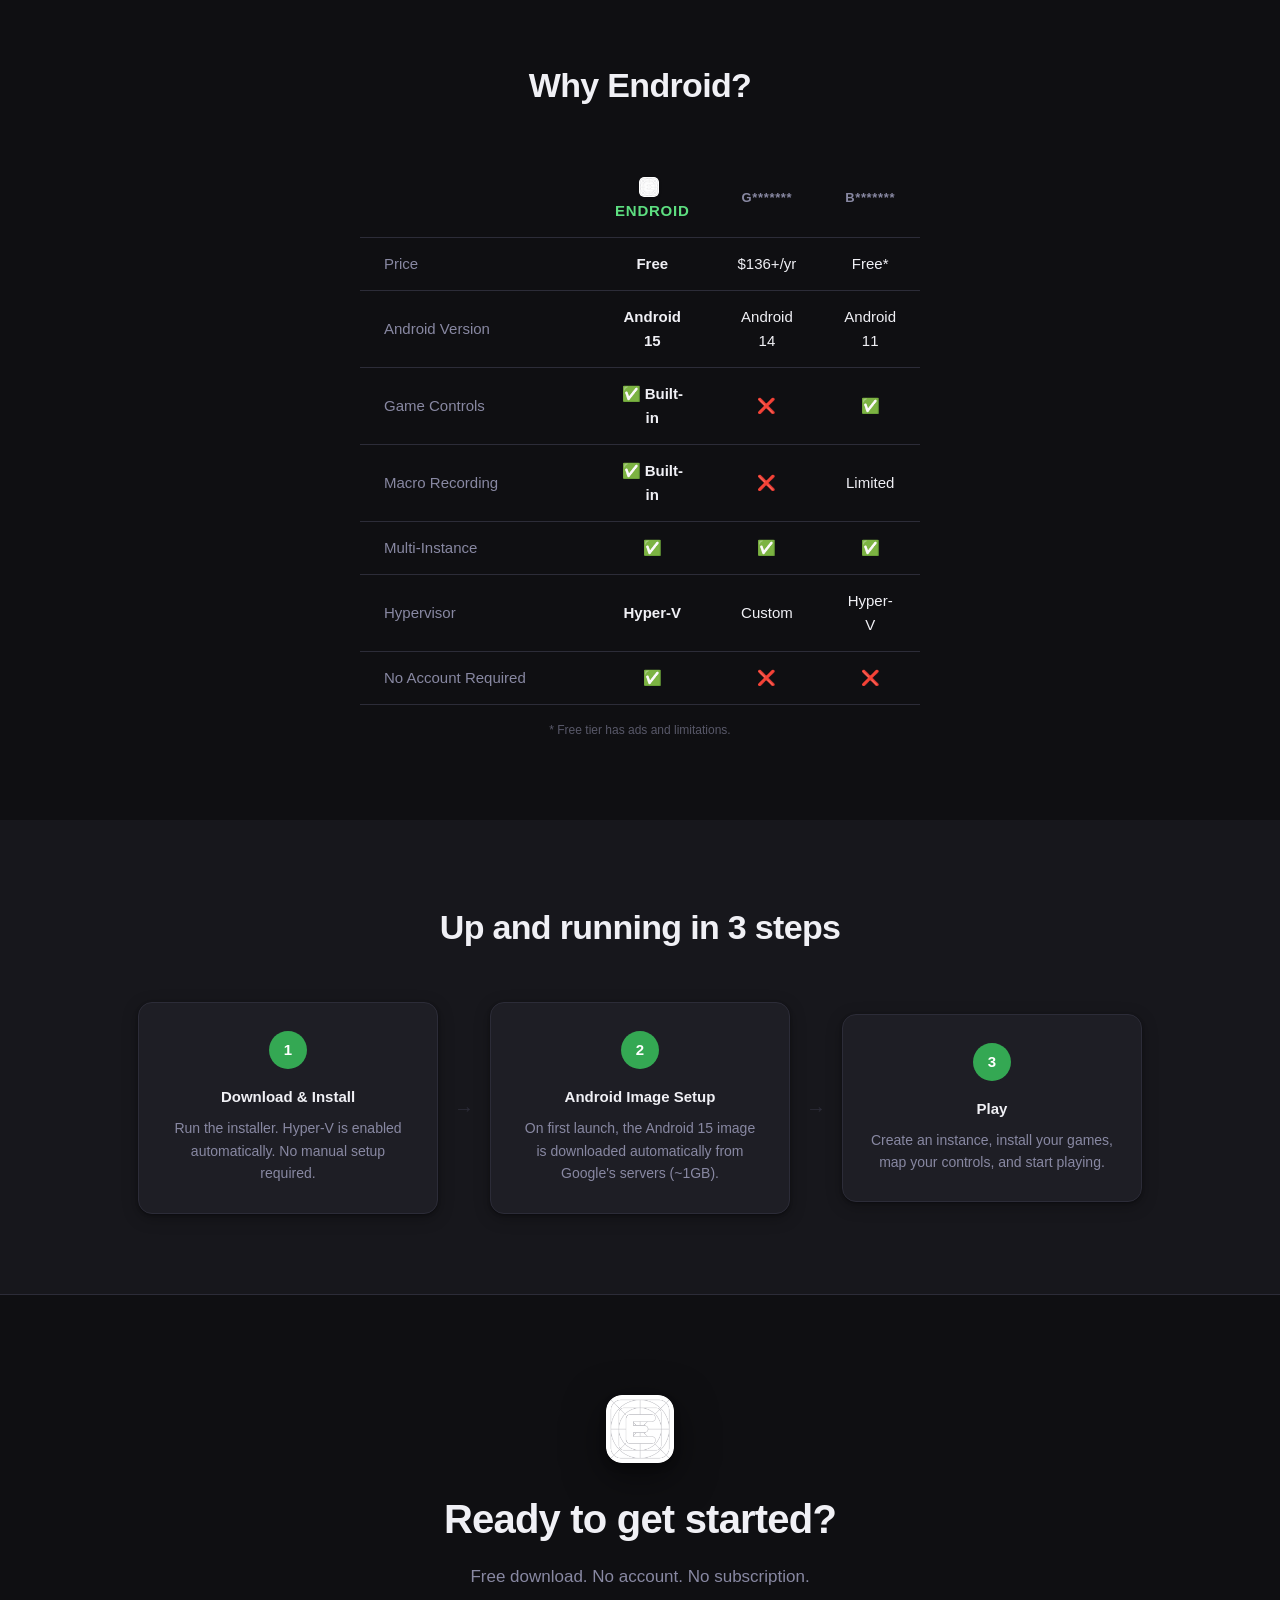
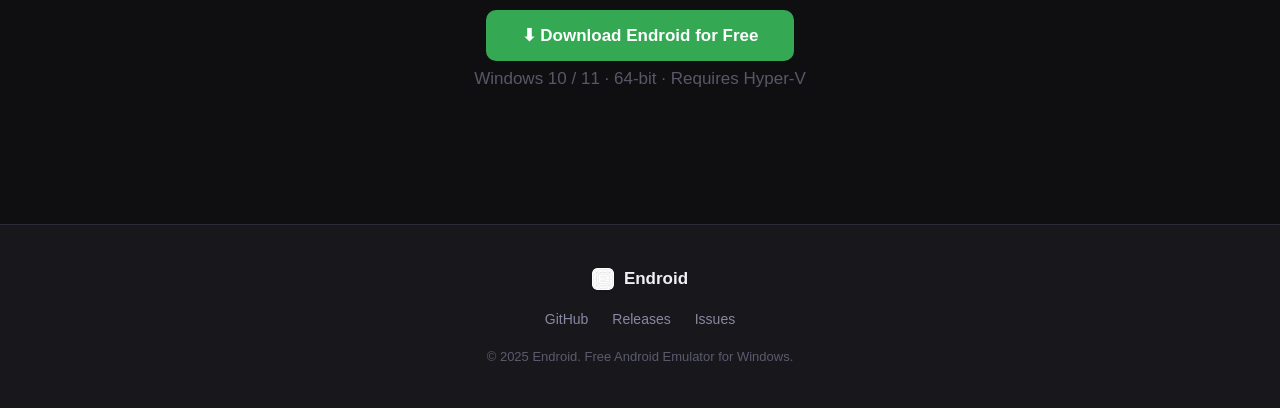
==== commit ceb735bf: "feat: masked competitor names in compare table" ====
--- a/docs/index.html
+++ b/docs/index.html
@@ -100,37 +100,49 @@
       <div class="features-grid">
 
         <div class="feature-card">
-          <div class="feature-icon">🎮</div>
+          <div class="feature-icon">
+            <svg viewBox="0 0 24 24" fill="none" stroke="currentColor" stroke-width="1.8" stroke-linecap="round" stroke-linejoin="round"><rect x="2" y="6" width="20" height="12" rx="3"/><circle cx="8" cy="12" r="1.5" fill="currentColor" stroke="none"/><path d="M15 10v4M13 12h4"/></svg>
+          </div>
           <h3>Game Controls</h3>
           <p>Map keyboard and mouse to touch controls. Save presets per game. Works with any Android game out of the box.</p>
         </div>
 
         <div class="feature-card">
-          <div class="feature-icon">⏺</div>
+          <div class="feature-icon">
+            <svg viewBox="0 0 24 24" fill="none" stroke="currentColor" stroke-width="1.8" stroke-linecap="round" stroke-linejoin="round"><circle cx="12" cy="12" r="8"/><circle cx="12" cy="12" r="3" fill="currentColor" stroke="none"/></svg>
+          </div>
           <h3>Macro Recording</h3>
           <p>Record and replay touch sequences with speed multiplier and loop support. Automate repetitive in-game actions.</p>
         </div>
 
         <div class="feature-card">
-          <div class="feature-icon">📱</div>
+          <div class="feature-icon">
+            <svg viewBox="0 0 24 24" fill="none" stroke="currentColor" stroke-width="1.8" stroke-linecap="round" stroke-linejoin="round"><rect x="5" y="3" width="10" height="16" rx="2"/><rect x="9" y="5" width="10" height="16" rx="2" opacity="0.5"/></svg>
+          </div>
           <h3>Multi-Instance</h3>
           <p>Run multiple Android instances simultaneously. Each instance is isolated with its own storage and ports.</p>
         </div>
 
         <div class="feature-card">
-          <div class="feature-icon">⚡</div>
+          <div class="feature-icon">
+            <svg viewBox="0 0 24 24" fill="none" stroke="currentColor" stroke-width="1.8" stroke-linecap="round" stroke-linejoin="round"><path d="M13 2L3 14h9l-1 8 10-12h-9l1-8z"/></svg>
+          </div>
           <h3>Fast & Lightweight</h3>
           <p>Powered by Hyper-V and hardware GPU passthrough. Low latency screen mirroring via scrcpy (~35ms).</p>
         </div>
 
         <div class="feature-card">
-          <div class="feature-icon">📦</div>
+          <div class="feature-icon">
+            <svg viewBox="0 0 24 24" fill="none" stroke="currentColor" stroke-width="1.8" stroke-linecap="round" stroke-linejoin="round"><path d="M12 2v8M8 6l4-4 4 4"/><rect x="3" y="10" width="18" height="12" rx="2"/></svg>
+          </div>
           <h3>APK Drag & Drop</h3>
           <p>Install APK files by dragging them onto the window. Automatically installs to all running instances.</p>
         </div>
 
         <div class="feature-card">
-          <div class="feature-icon">🛍</div>
+          <div class="feature-icon">
+            <svg viewBox="0 0 24 24" fill="none" stroke="currentColor" stroke-width="1.8" stroke-linecap="round" stroke-linejoin="round"><path d="M6 2L3 6v14a2 2 0 002 2h14a2 2 0 002-2V6l-3-4z"/><path d="M3 6h18"/><path d="M16 10a4 4 0 01-8 0"/></svg>
+          </div>
           <h3>Play Store Support</h3>
           <p>Install Google Play Store in one click. No configuration needed — just follow the on-screen guide.</p>
         </div>
@@ -152,8 +164,8 @@
                 <img src="assets/icon.png" alt="" class="table-icon" />
                 Endroid
               </th>
-              <th>Genymotion</th>
-              <th>BlueStacks</th>
+              <th><span class="masked">G*******</span></th>
+              <th><span class="masked">B*******</span></th>
             </tr>
           </thead>
           <tbody>
@@ -167,7 +179,7 @@
           </tbody>
         </table>
       </div>
-      <p class="compare-note">* BlueStacks free tier has ads and limitations.</p>
+      <p class="compare-note">* Free tier has ads and limitations.</p>
     </div>
   </section>
 
--- a/docs/styles.css
+++ b/docs/styles.css
@@ -2,16 +2,18 @@
 *, *::before, *::after { box-sizing: border-box; margin: 0; padding: 0; }
 
 :root {
-  --bg:        #0a0a0f;
-  --bg2:       #111118;
-  --bg3:       #1a1a24;
-  --border:    #2a2a3a;
-  --accent:    #4a9eff;
-  --accent2:   #7c5cfc;
-  --text:      #f0f0f8;
-  --text2:     #9090b0;
-  --radius:    12px;
+  --bg:        #0f0f12;
+  --bg2:       #17171c;
+  --bg3:       #1e1e25;
+  --border:    #2c2c38;
+  --accent:    #34a853;
+  --accent2:   #5dde80;
+  --text:      #f0f0f5;
+  --text2:     #8888a2;
+  --radius:    14px;
   --max-w:     1100px;
+  --shadow:    0 1px 3px rgba(0,0,0,0.35), 0 4px 16px rgba(0,0,0,0.28);
+  --shadow-lg: 0 4px 6px rgba(0,0,0,0.25), 0 12px 40px rgba(0,0,0,0.50);
 }
 
 html { scroll-behavior: smooth; }
@@ -31,8 +33,8 @@
   position: sticky;
   top: 0;
   z-index: 100;
-  background: rgba(10, 10, 15, 0.85);
-  backdrop-filter: blur(12px);
+  background: rgba(15,15,18,0.88);
+  backdrop-filter: blur(16px);
   border-bottom: 1px solid var(--border);
 }
 .nav-inner {
@@ -45,13 +47,34 @@
   justify-content: space-between;
 }
 .logo {
-  font-size: 20px;
+  display: flex;
+  align-items: center;
+  gap: 10px;
+  font-size: 17px;
   font-weight: 800;
-  background: linear-gradient(135deg, var(--accent), var(--accent2));
-  -webkit-background-clip: text;
-  -webkit-text-fill-color: transparent;
-  background-clip: text;
-}
+  color: var(--text);
+  -webkit-text-fill-color: initial;
+  background: none;
+}
+.logo-icon {
+  width: 30px;
+  height: 30px;
+  border-radius: 7px;
+  flex-shrink: 0;
+  box-shadow: 0 1px 4px rgba(0,0,0,0.15);
+}
+.nav-links {
+  display: flex;
+  align-items: center;
+  gap: 24px;
+}
+.nav-links > a:not(.btn-download-sm) {
+  font-size: 14px;
+  color: var(--text2);
+  transition: color 0.15s;
+}
+.nav-links > a:not(.btn-download-sm):hover { color: var(--text); }
+
 .btn-download-sm {
   padding: 8px 18px;
   background: var(--accent);
@@ -61,45 +84,57 @@
   font-weight: 600;
   transition: opacity 0.15s;
 }
-.btn-download-sm:hover { opacity: 0.85; }
+.btn-download-sm:hover { opacity: 0.8; }
 
 /* ── Hero ─────────────────────────────────────────────────────── */
 .hero {
-  padding: 100px 24px 80px;
-  text-align: center;
-  background: radial-gradient(ellipse 80% 50% at 50% -10%, rgba(74,158,255,0.12), transparent);
-}
-.hero-inner { max-width: 760px; margin: 0 auto; }
+  padding: 90px 24px 80px;
+  text-align: center;
+  background: var(--bg);
+}
+.hero-inner { max-width: 720px; margin: 0 auto; }
+
+.hero-icon {
+  display: block;
+  width: 96px;
+  height: 96px;
+  border-radius: 22px;
+  margin: 0 auto 28px;
+  box-shadow: var(--shadow-lg);
+}
 
 .badge {
   display: inline-block;
-  padding: 6px 14px;
-  background: rgba(74,158,255,0.12);
-  border: 1px solid rgba(74,158,255,0.3);
+  padding: 5px 14px;
+  background: rgba(52,168,83,0.12);
+  border: 1px solid rgba(52,168,83,0.3);
   border-radius: 999px;
   font-size: 13px;
   color: var(--accent);
-  margin-bottom: 24px;
+  font-weight: 500;
+  margin-bottom: 22px;
 }
 
 .hero-title {
-  font-size: clamp(36px, 6vw, 64px);
+  font-size: clamp(36px, 6vw, 62px);
   font-weight: 800;
-  line-height: 1.15;
+  line-height: 1.12;
   letter-spacing: -0.03em;
   margin-bottom: 20px;
+  color: var(--text);
 }
 .accent {
-  background: linear-gradient(135deg, var(--accent), var(--accent2));
-  -webkit-background-clip: text;
-  -webkit-text-fill-color: transparent;
-  background-clip: text;
+  color: var(--accent2);
+  background: none;
+  -webkit-text-fill-color: initial;
+  -webkit-background-clip: unset;
+  background-clip: unset;
 }
 
 .hero-desc {
   font-size: 18px;
   color: var(--text2);
-  max-width: 580px;
+  max-width: 540px;
   margin: 0 auto 36px;
   line-height: 1.7;
 }
@@ -121,10 +156,13 @@
   font-weight: 700;
   transition: opacity 0.15s, transform 0.15s;
 }
-.btn-primary:hover { opacity: 0.9; transform: translateY(-1px); }
+.btn-primary:hover { opacity: 0.85; transform: translateY(-1px); }
 .btn-primary.btn-large { padding: 16px 36px; font-size: 17px; }
 
 .btn-secondary {
+  display: flex;
+  align-items: center;
+  gap: 8px;
   padding: 14px 28px;
   background: transparent;
   border: 1px solid var(--border);
@@ -132,15 +170,12 @@
   border-radius: 10px;
   font-size: 16px;
   font-weight: 600;
-  transition: border-color 0.15s, color 0.15s;
-}
-.btn-secondary:hover { border-color: var(--accent); color: var(--text); }
-
-.hero-note {
-  font-size: 13px;
-  color: var(--text2);
-  opacity: 0.6;
-}
+  transition: border-color 0.15s, color 0.15s, background 0.15s;
+}
+.btn-secondary:hover { border-color: #c0c0cc; color: var(--text); background: var(--bg2); }
+.gh-icon { width: 18px; height: 18px; flex-shrink: 0; }
+
+.hero-note { font-size: 13px; color: var(--text2); opacity: 0.7; }
 
 /* ── Sections ─────────────────────────────────────────────────── */
 .section-inner {
@@ -149,39 +184,48 @@
   padding: 0 24px;
 }
 .section-title {
-  font-size: clamp(24px, 3vw, 36px);
+  font-size: clamp(22px, 3vw, 34px);
   font-weight: 700;
   text-align: center;
   margin-bottom: 48px;
+  letter-spacing: -0.02em;
 }
 
 /* ── Features ─────────────────────────────────────────────────── */
-.features {
-  padding: 80px 0;
-  background: var(--bg2);
-}
+.features { padding: 80px 0; background: var(--bg2); }
 .features-grid {
   display: grid;
   grid-template-columns: repeat(auto-fit, minmax(300px, 1fr));
-  gap: 20px;
+  gap: 16px;
 }
 .feature-card {
   background: var(--bg3);
   border: 1px solid var(--border);
   border-radius: var(--radius);
   padding: 28px;
-  transition: border-color 0.15s, transform 0.15s;
+  transition: box-shadow 0.2s, transform 0.2s;
+  box-shadow: var(--shadow);
 }
 .feature-card:hover {
-  border-color: rgba(74,158,255,0.4);
+  box-shadow: var(--shadow-lg);
   transform: translateY(-2px);
 }
-.feature-icon { font-size: 32px; margin-bottom: 14px; }
-.feature-card h3 { font-size: 17px; font-weight: 700; margin-bottom: 10px; }
+.feature-icon {
+  width: 44px;
+  height: 44px;
+  margin-bottom: 16px;
+  padding: 10px;
+  background: rgba(52,168,83,0.12);
+  border: 1px solid rgba(52,168,83,0.22);
+  border-radius: 10px;
+  color: var(--accent2);
+}
+.feature-icon svg { width: 100%; height: 100%; display: block; }
+.feature-card h3 { font-size: 16px; font-weight: 700; margin-bottom: 8px; color: var(--text); }
 .feature-card p { font-size: 14px; color: var(--text2); line-height: 1.65; }
 
 /* ── Compare ──────────────────────────────────────────────────── */
-.compare { padding: 80px 0; }
+.compare { padding: 80px 0; background: var(--bg); }
 .compare-table-wrap { overflow-x: auto; }
 .compare-table {
   width: 100%;
@@ -190,19 +234,33 @@
 }
 .compare-table th,
 .compare-table td {
-  padding: 14px 20px;
+  padding: 14px 24px;
   text-align: center;
   border-bottom: 1px solid var(--border);
 }
 .compare-table th:first-child,
-.compare-table td:first-child {
-  text-align: left;
+.compare-table td:first-child { text-align: left; color: var(--text2); width: 60%; }
+.compare-table thead th {
+  font-weight: 600;
   color: var(--text2);
-}
-.compare-table thead th { font-weight: 700; color: var(--text2); font-size: 14px; }
-.compare-table th.highlight { color: var(--accent); }
+  font-size: 13px;
+  text-transform: uppercase;
+  letter-spacing: 0.05em;
+  vertical-align: middle;
+}
+.compare-table th.highlight { color: var(--accent2); font-size: 15px; }
+.compare-table { max-width: 560px; margin: 0 auto; }
+.table-icon {
+  width: 20px;
+  height: 20px;
+  border-radius: 5px;
+  vertical-align: middle;
+  margin-right: 6px;
+  margin-bottom: 2px;
+  box-shadow: 0 1px 3px rgba(0,0,0,0.15);
+}
 .compare-table td.highlight { color: var(--text); font-weight: 600; }
-.compare-table tbody tr:hover { background: rgba(255,255,255,0.02); }
+.compare-table tbody tr:hover { background: var(--bg2); }
 .compare-note { font-size: 12px; color: var(--text2); margin-top: 16px; text-align: center; opacity: 0.6; }
 
 /* ── How To ───────────────────────────────────────────────────── */
@@ -223,38 +281,46 @@
   border-radius: var(--radius);
   padding: 28px;
   text-align: center;
+  box-shadow: var(--shadow);
 }
 .step-num {
-  width: 40px;
-  height: 40px;
-  background: linear-gradient(135deg, var(--accent), var(--accent2));
+  width: 38px;
+  height: 38px;
+  background: var(--accent);
   border-radius: 50%;
   display: flex;
   align-items: center;
   justify-content: center;
   font-weight: 800;
-  font-size: 16px;
+  font-size: 15px;
+  color: #fff;
   margin: 0 auto 16px;
 }
-.step h3 { font-size: 16px; font-weight: 700; margin-bottom: 10px; }
+.step h3 { font-size: 15px; font-weight: 700; margin-bottom: 8px; }
 .step p { font-size: 14px; color: var(--text2); line-height: 1.6; }
-.step-arrow { font-size: 24px; color: var(--border); flex-shrink: 0; }
+.step-arrow { font-size: 20px; color: var(--border); flex-shrink: 0; }
 
 /* ── CTA ──────────────────────────────────────────────────────── */
 .cta {
   padding: 100px 0;
   text-align: center;
-  background: radial-gradient(ellipse 60% 60% at 50% 50%, rgba(124,92,252,0.08), transparent);
-}
-.cta h2 { font-size: clamp(28px, 4vw, 42px); font-weight: 800; margin-bottom: 12px; }
+  background: var(--bg);
+  border-top: 1px solid var(--border);
+}
+.cta-icon {
+  display: block;
+  width: 68px;
+  height: 68px;
+  border-radius: 16px;
+  margin: 0 auto 24px;
+  box-shadow: var(--shadow-lg);
+}
+.cta h2 { font-size: clamp(26px, 4vw, 40px); font-weight: 800; margin-bottom: 12px; letter-spacing: -0.02em; }
 .cta p { font-size: 17px; color: var(--text2); margin-bottom: 32px; }
 .cta-note { font-size: 13px; color: var(--text2); margin-top: 16px; opacity: 0.6; }
 
 /* ── Footer ───────────────────────────────────────────────────── */
-.footer {
-  border-top: 1px solid var(--border);
-  padding: 40px 24px;
-}
+.footer { border-top: 1px solid var(--border); padding: 40px 24px; background: var(--bg2); }
 .footer-inner {
   max-width: var(--max-w);
   margin: 0 auto;
@@ -264,14 +330,16 @@
   gap: 16px;
   text-align: center;
 }
+.footer .logo-icon { width: 22px; height: 22px; border-radius: 5px; box-shadow: 0 1px 3px rgba(0,0,0,0.12); }
 .footer-links { display: flex; gap: 24px; }
 .footer-links a { font-size: 14px; color: var(--text2); transition: color 0.15s; }
 .footer-links a:hover { color: var(--text); }
-.footer-copy { font-size: 13px; color: var(--text2); opacity: 0.5; }
+.footer-copy { font-size: 13px; color: var(--text2); opacity: 0.6; }
 
 /* ── Responsive ───────────────────────────────────────────────── */
 @media (max-width: 600px) {
   .step-arrow { display: none; }
   .hero-actions { flex-direction: column; align-items: center; }
-  .btn-primary, .btn-secondary { width: 100%; max-width: 300px; text-align: center; }
-}
+  .btn-primary, .btn-secondary { width: 100%; max-width: 300px; justify-content: center; }
+  .nav-links > a:not(.btn-download-sm) { display: none; }
+}
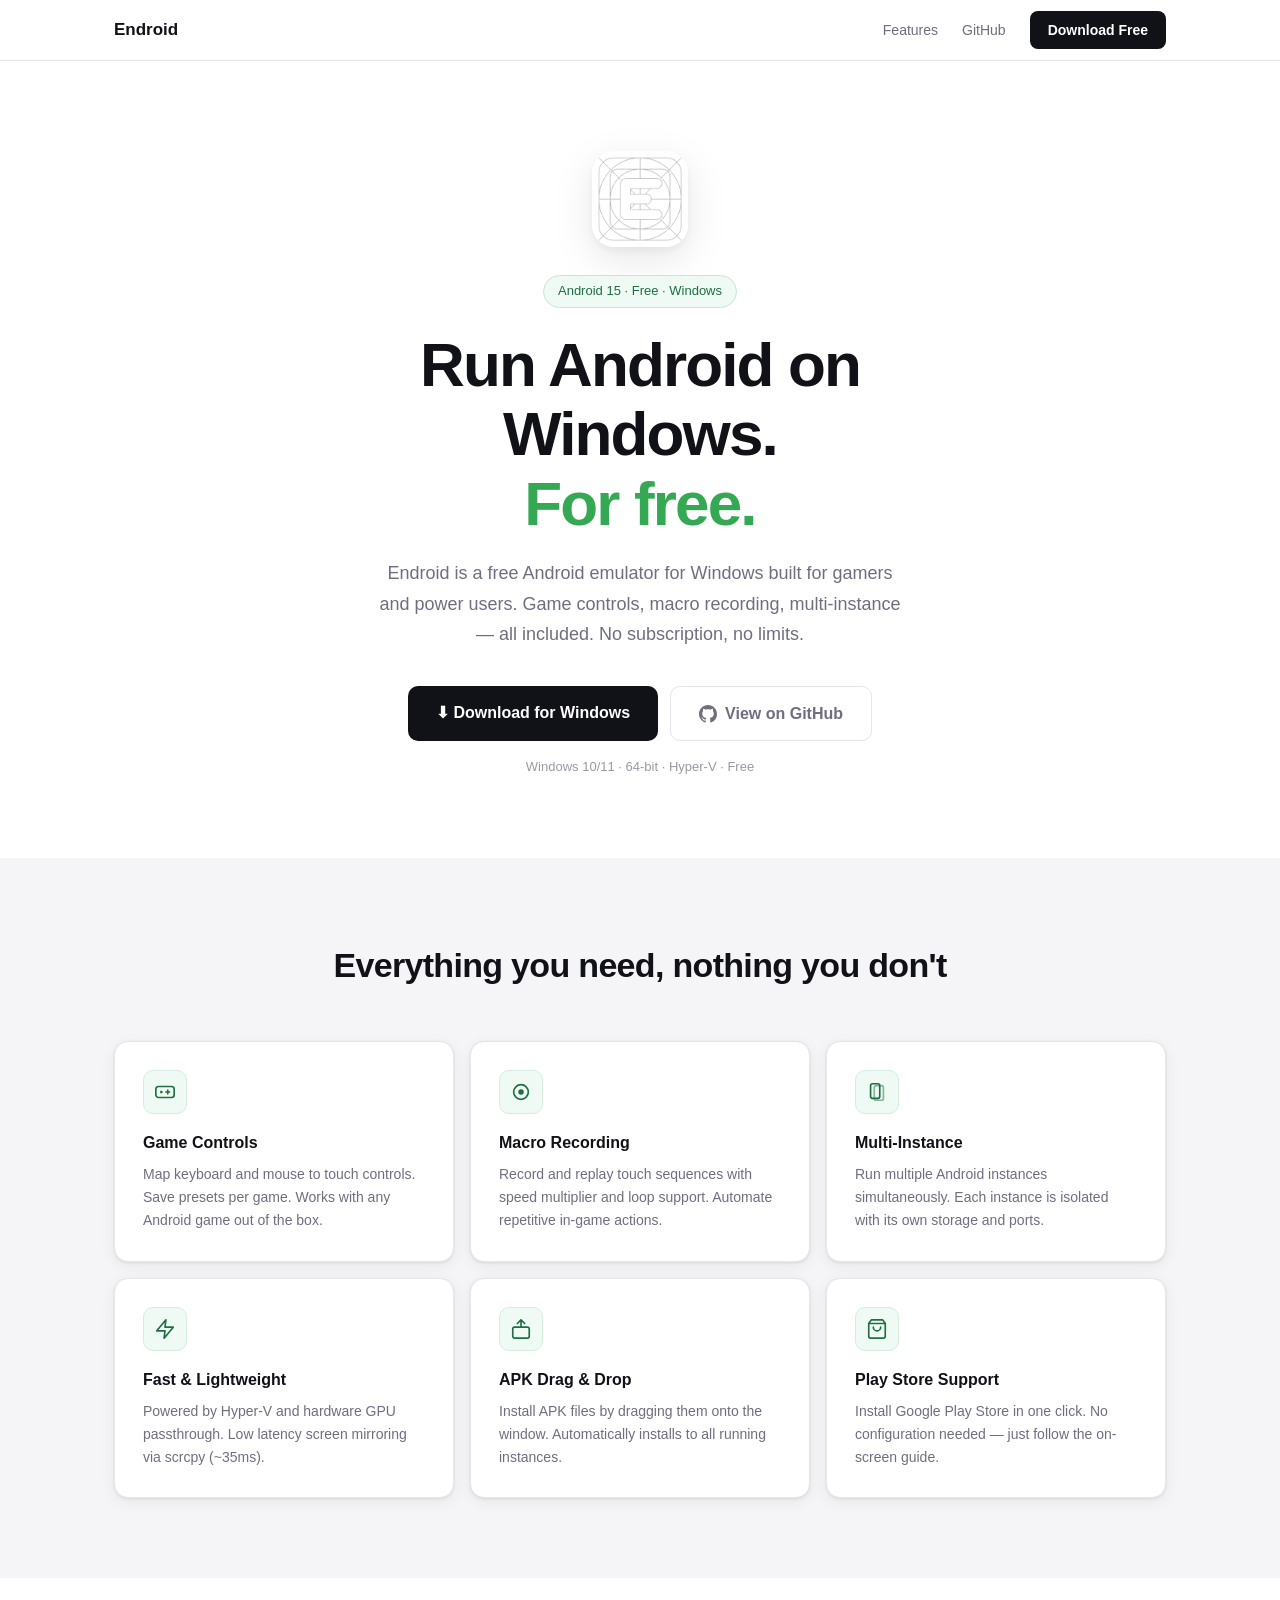
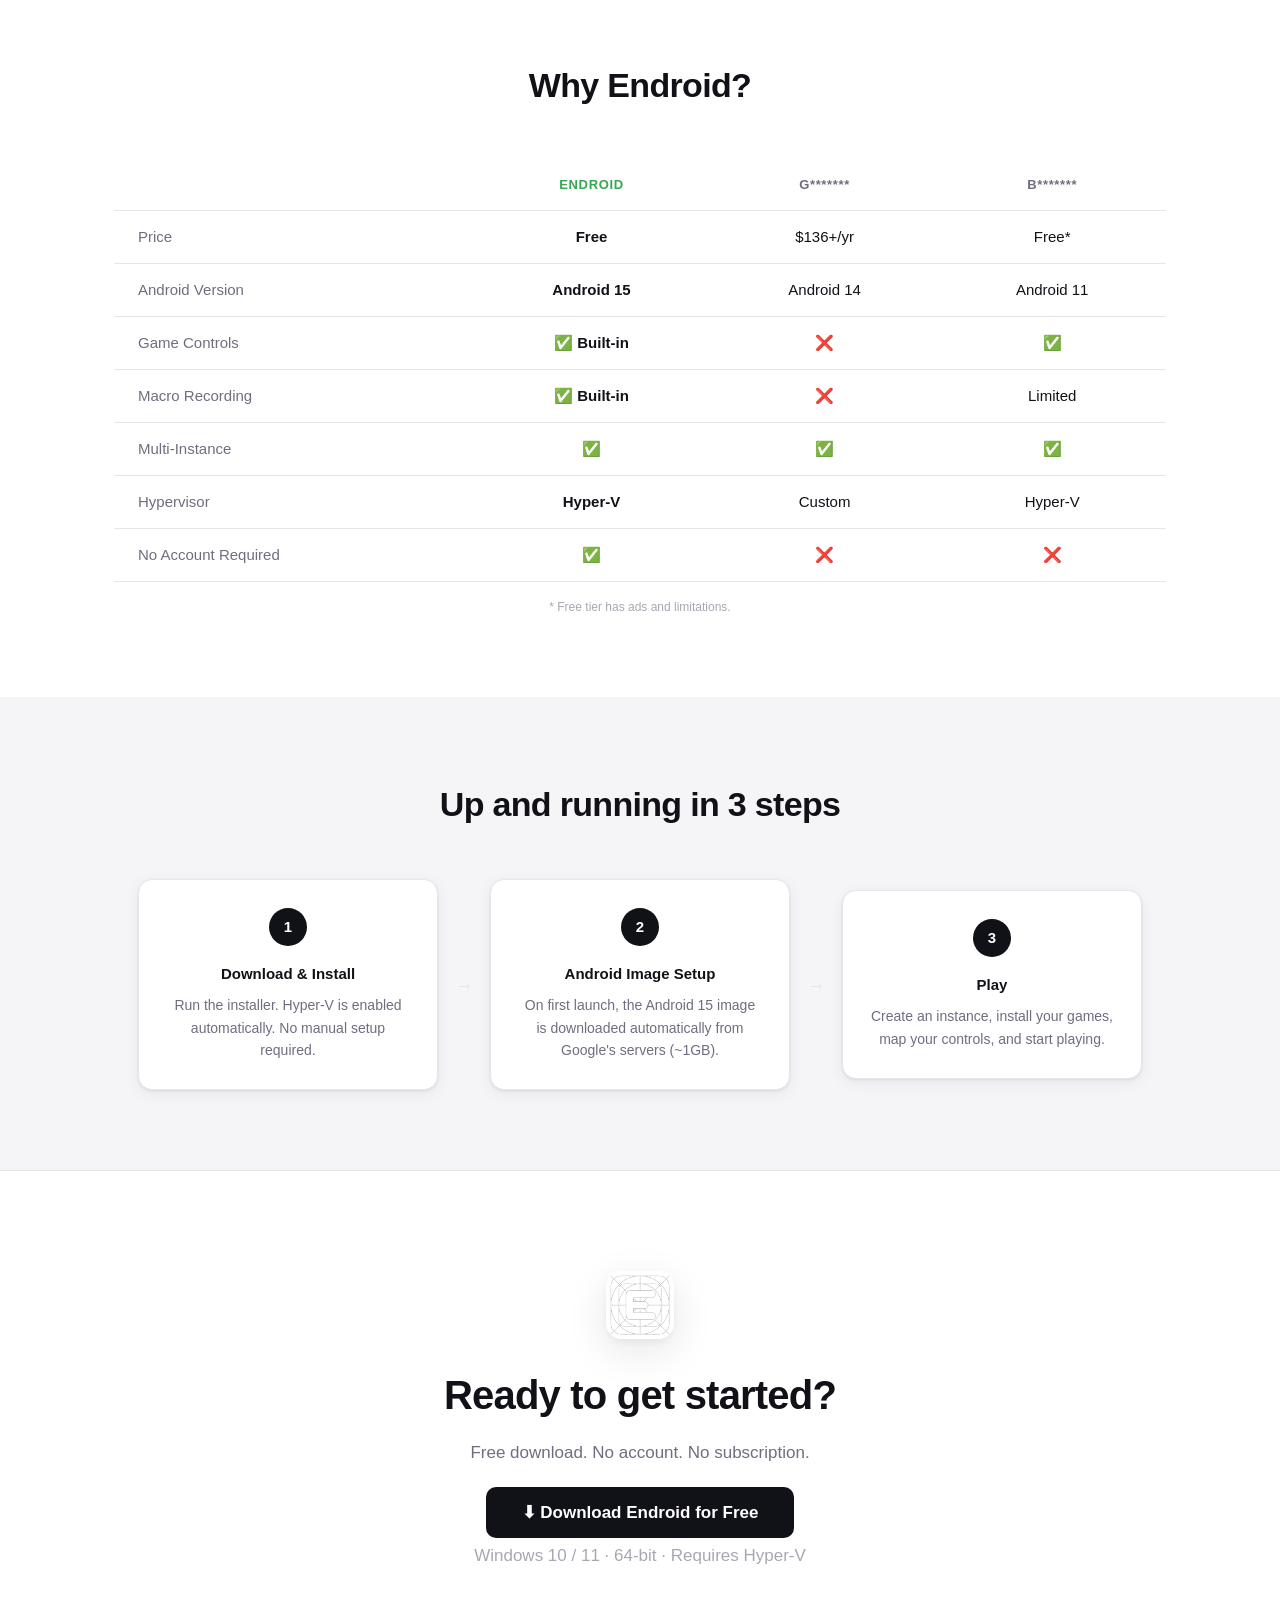
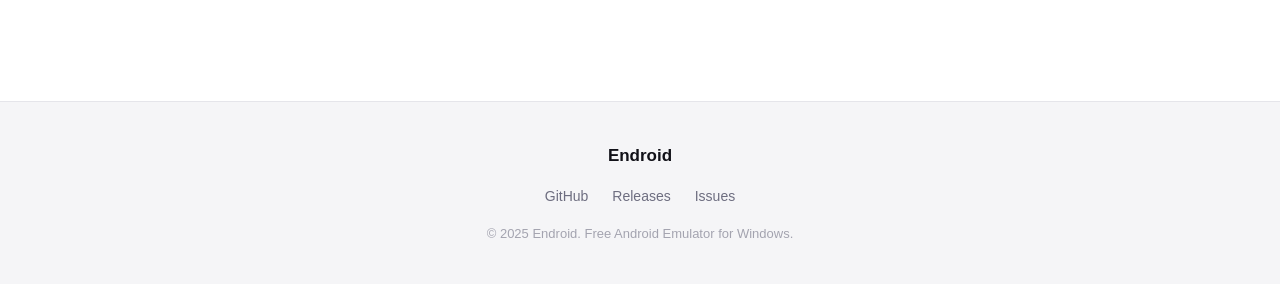
==== commit a23cc82f: "feat: remove logo/table icons" ====
--- a/docs/index.html
+++ b/docs/index.html
@@ -45,7 +45,7 @@
   }
   </script>
 
-  <link rel="stylesheet" href="styles.css" />
+  <link rel="stylesheet" href="styles.css?v=2" />
 </head>
 <body>
 
@@ -53,7 +53,6 @@
   <nav class="nav">
     <div class="nav-inner">
       <a class="logo" href="#">
-        <img src="assets/icon.png" alt="Endroid" class="logo-icon" />
         <span>Endroid</span>
       </a>
       <div class="nav-links">
@@ -160,10 +159,7 @@
           <thead>
             <tr>
               <th></th>
-              <th class="highlight">
-                <img src="assets/icon.png" alt="" class="table-icon" />
-                Endroid
-              </th>
+              <th class="highlight">Endroid</th>
               <th><span class="masked">G*******</span></th>
               <th><span class="masked">B*******</span></th>
             </tr>
@@ -226,7 +222,6 @@
   <footer class="footer">
     <div class="footer-inner">
       <a class="logo" href="#">
-        <img src="assets/icon.png" alt="Endroid" class="logo-icon" />
         <span>Endroid</span>
       </a>
       <div class="footer-links">
--- a/docs/styles.css
+++ b/docs/styles.css
@@ -2,18 +2,18 @@
 *, *::before, *::after { box-sizing: border-box; margin: 0; padding: 0; }
 
 :root {
-  --bg:        #0f0f12;
-  --bg2:       #17171c;
-  --bg3:       #1e1e25;
-  --border:    #2c2c38;
-  --accent:    #34a853;
-  --accent2:   #5dde80;
-  --text:      #f0f0f5;
-  --text2:     #8888a2;
+  --bg:        #ffffff;
+  --bg2:       #f5f5f7;
+  --bg3:       #ffffff;
+  --border:    #e5e5ea;
+  --accent:    #1d6f42;
+  --accent2:   #34a853;
+  --text:      #111118;
+  --text2:     #6e6e80;
   --radius:    14px;
   --max-w:     1100px;
-  --shadow:    0 1px 3px rgba(0,0,0,0.35), 0 4px 16px rgba(0,0,0,0.28);
-  --shadow-lg: 0 4px 6px rgba(0,0,0,0.25), 0 12px 40px rgba(0,0,0,0.50);
+  --shadow:    0 1px 3px rgba(0,0,0,0.08), 0 4px 16px rgba(0,0,0,0.06);
+  --shadow-lg: 0 4px 6px rgba(0,0,0,0.04), 0 12px 40px rgba(0,0,0,0.10);
 }
 
 html { scroll-behavior: smooth; }
@@ -33,7 +33,7 @@
   position: sticky;
   top: 0;
   z-index: 100;
-  background: rgba(15,15,18,0.88);
+  background: rgba(255,255,255,0.85);
   backdrop-filter: blur(16px);
   border-bottom: 1px solid var(--border);
 }
@@ -77,7 +77,7 @@
 
 .btn-download-sm {
   padding: 8px 18px;
-  background: var(--accent);
+  background: var(--text);
   color: #fff;
   border-radius: 8px;
   font-size: 14px;
@@ -106,8 +106,8 @@
 .badge {
   display: inline-block;
   padding: 5px 14px;
-  background: rgba(52,168,83,0.12);
-  border: 1px solid rgba(52,168,83,0.3);
+  background: #f0faf4;
+  border: 1px solid #c6e6d2;
   border-radius: 999px;
   font-size: 13px;
   color: var(--accent);
@@ -149,7 +149,7 @@
 
 .btn-primary {
   padding: 14px 28px;
-  background: var(--accent);
+  background: var(--text);
   color: #fff;
   border-radius: 10px;
   font-size: 16px;
@@ -215,10 +215,10 @@
   height: 44px;
   margin-bottom: 16px;
   padding: 10px;
-  background: rgba(52,168,83,0.12);
-  border: 1px solid rgba(52,168,83,0.22);
+  background: #f0faf4;
+  border: 1px solid #d4edde;
   border-radius: 10px;
-  color: var(--accent2);
+  color: var(--accent);
 }
 .feature-icon svg { width: 100%; height: 100%; display: block; }
 .feature-card h3 { font-size: 16px; font-weight: 700; margin-bottom: 8px; color: var(--text); }
@@ -239,7 +239,7 @@
   border-bottom: 1px solid var(--border);
 }
 .compare-table th:first-child,
-.compare-table td:first-child { text-align: left; color: var(--text2); width: 60%; }
+.compare-table td:first-child { text-align: left; color: var(--text2); }
 .compare-table thead th {
   font-weight: 600;
   color: var(--text2);
@@ -248,8 +248,8 @@
   letter-spacing: 0.05em;
   vertical-align: middle;
 }
-.compare-table th.highlight { color: var(--accent2); font-size: 15px; }
-.compare-table { max-width: 560px; margin: 0 auto; }
+.compare-table th.highlight { color: var(--accent2); }
+.masked { color: var(--text2); letter-spacing: 0.05em; font-size: 13px; }
 .table-icon {
   width: 20px;
   height: 20px;
@@ -286,7 +286,7 @@
 .step-num {
   width: 38px;
   height: 38px;
-  background: var(--accent);
+  background: var(--text);
   border-radius: 50%;
   display: flex;
   align-items: center;
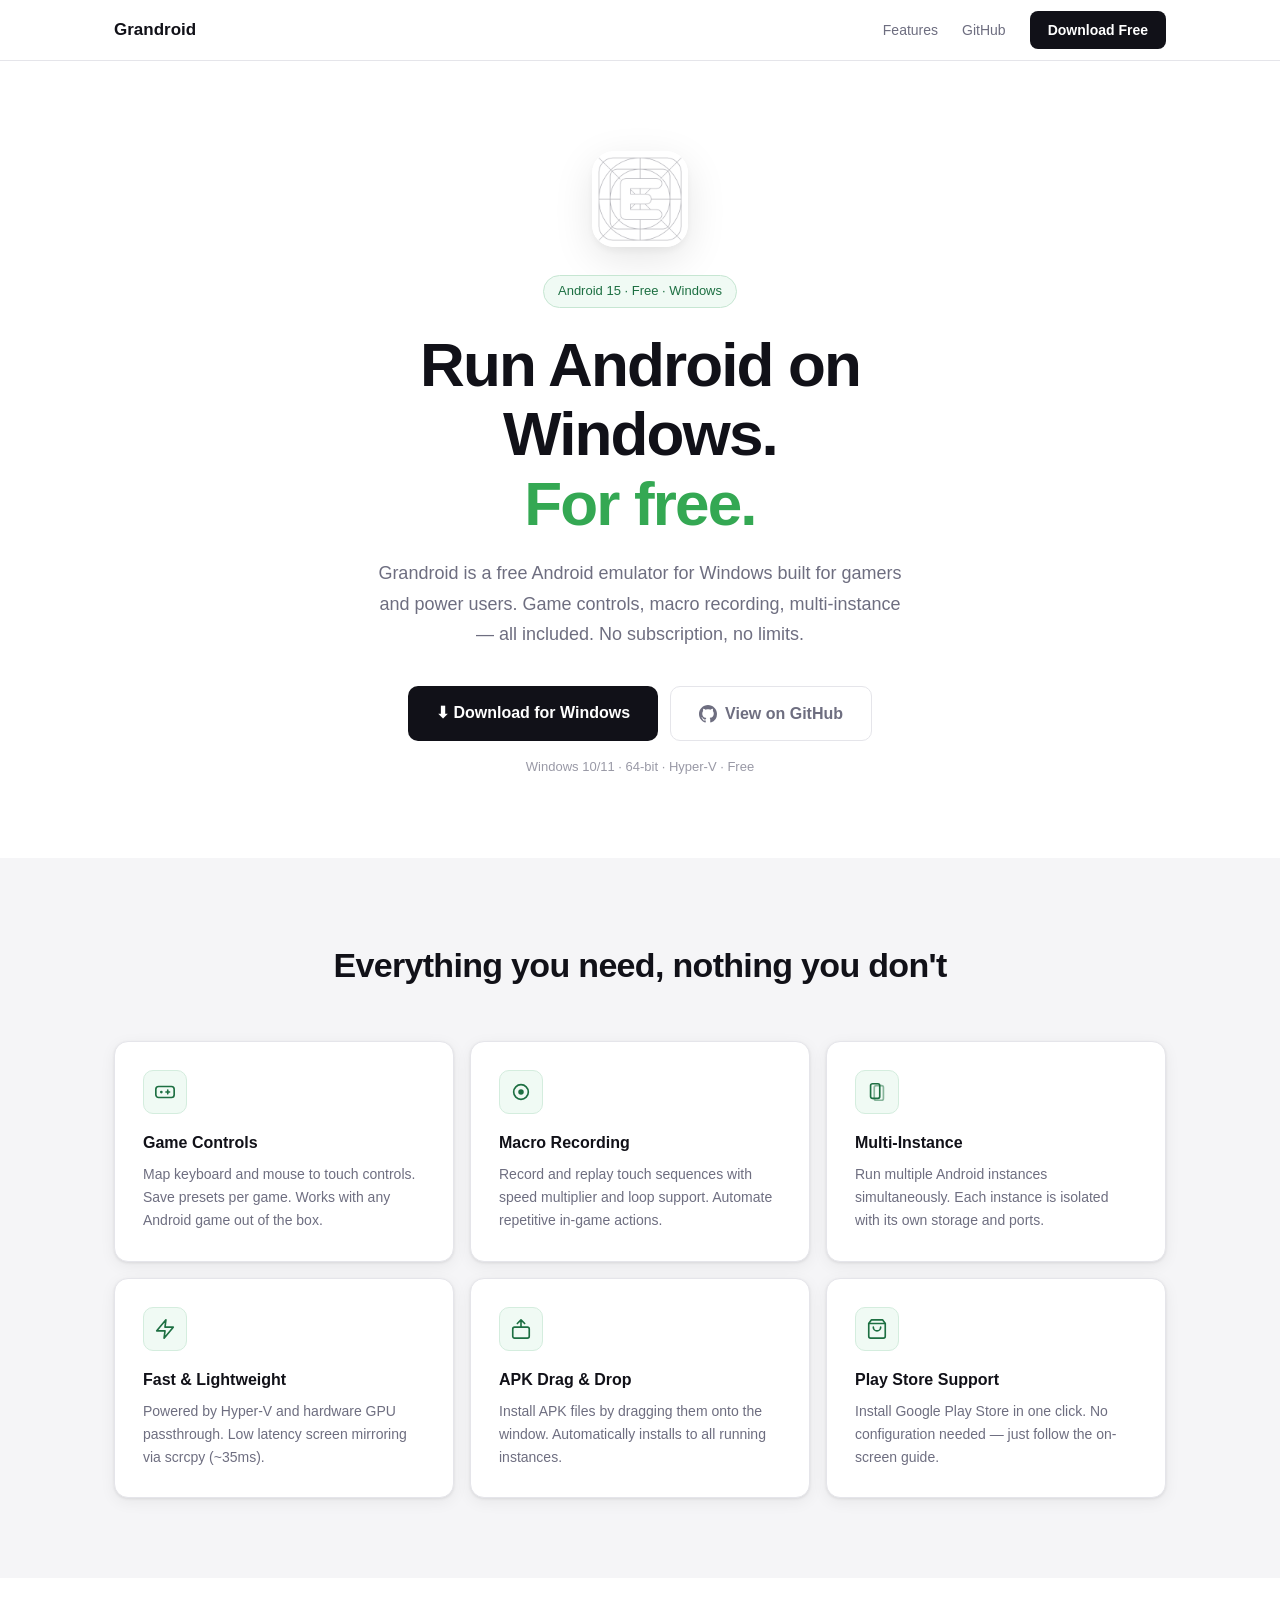
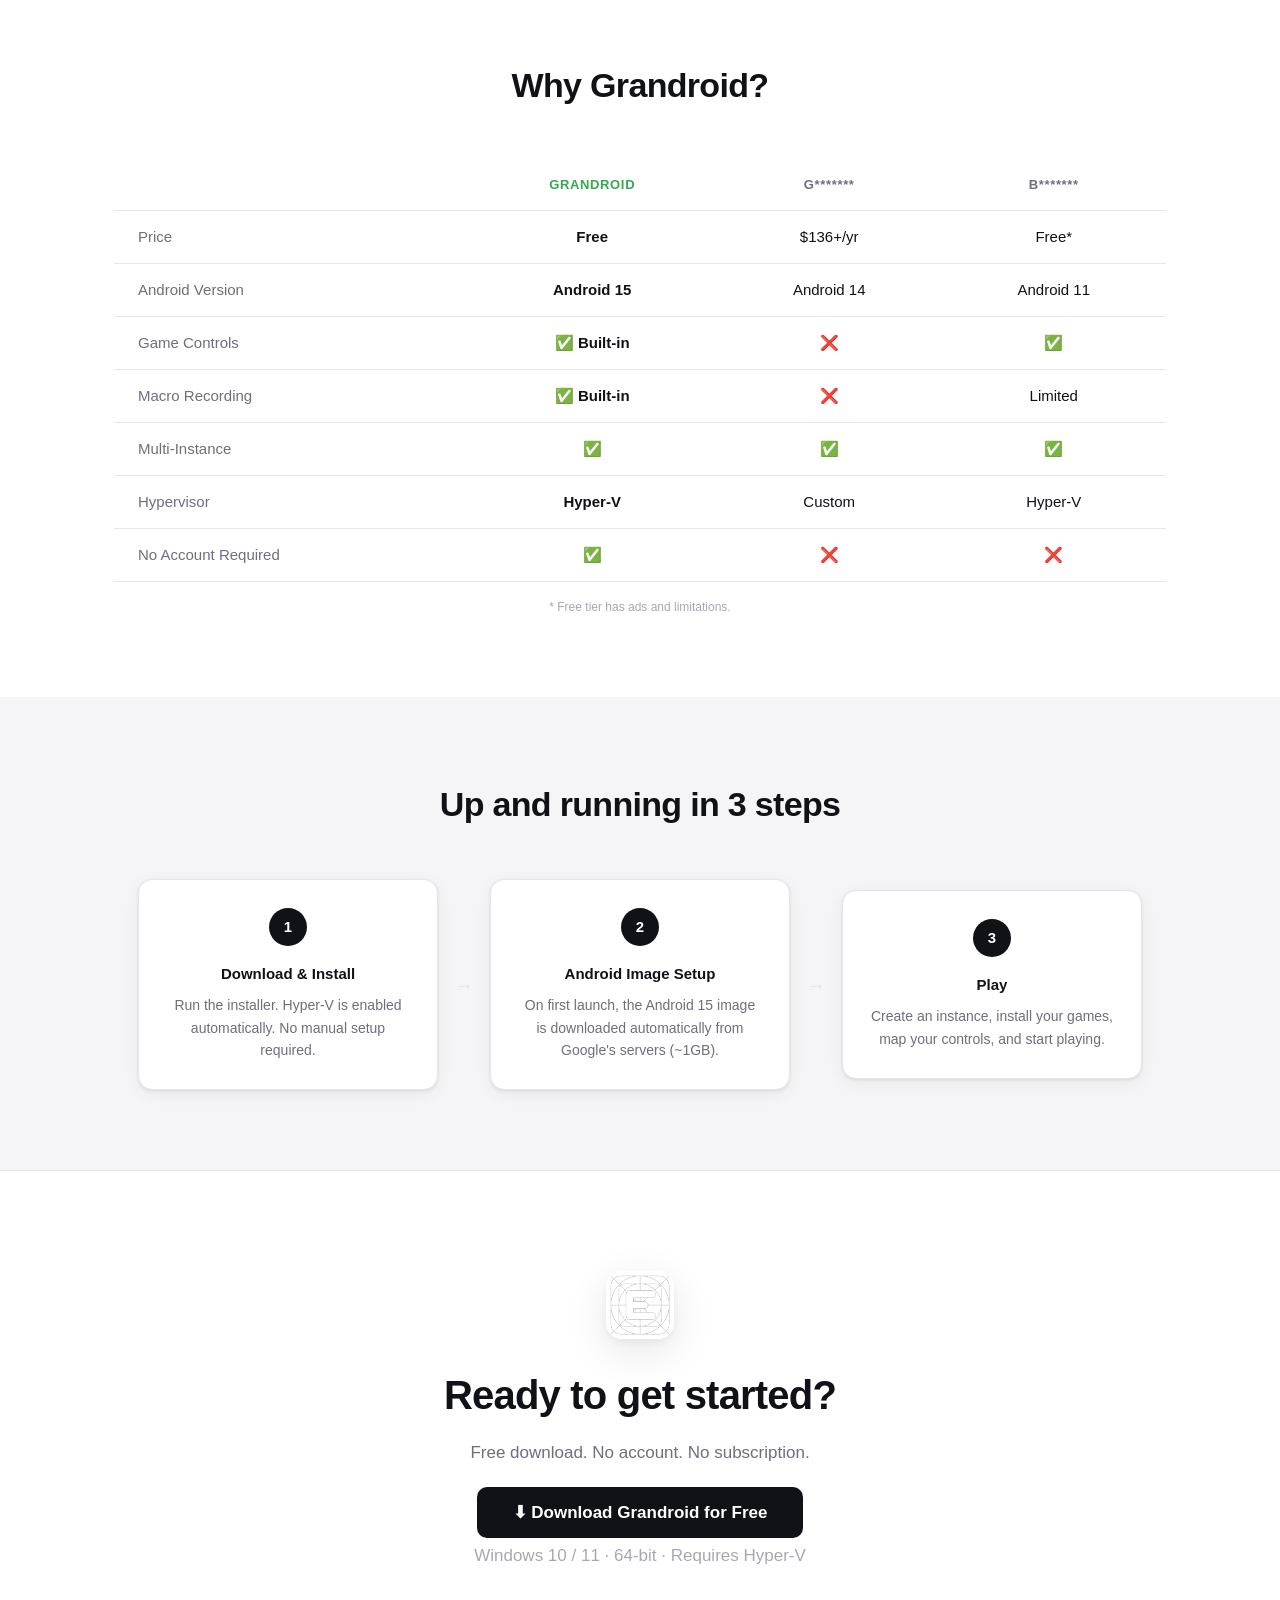
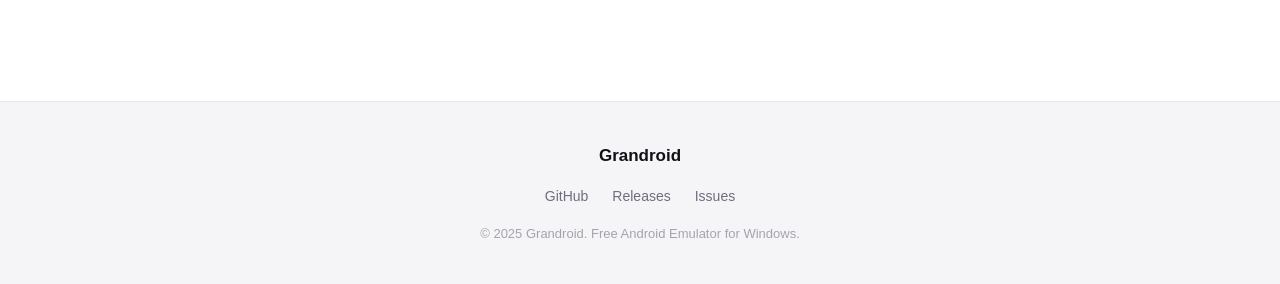
==== commit 9d4dd969: "docs: sync index.html from android-emulator repo" ====
--- a/docs/index.html
+++ b/docs/index.html
@@ -5,33 +5,33 @@
   <meta name="viewport" content="width=device-width, initial-scale=1.0" />
 
   <!-- SEO -->
-  <title>Endroid — Free Android Emulator for Windows</title>
-  <meta name="description" content="Endroid is a free Android 15 emulator for Windows. Run Android apps and games on your PC with game controls, macro recording, and multi-instance support. No subscription required." />
+  <title>Grandroid — Free Android Emulator for Windows</title>
+  <meta name="description" content="Grandroid is a free Android 15 emulator for Windows. Run Android apps and games on your PC with game controls, macro recording, and multi-instance support. No subscription required." />
   <meta name="keywords" content="android emulator windows, free android emulator, android emulator pc, android emulator for windows 11, best android emulator, genymotion alternative, run android on windows, android gaming emulator" />
-  <link rel="canonical" href="https://endroid.rundevelrun.com/" />
+  <link rel="canonical" href="https://grandroid.rundevelrun.com/" />
 
   <!-- Favicon -->
   <link rel="icon" type="image/png" href="assets/icon.png" />
 
   <!-- Open Graph -->
   <meta property="og:type" content="website" />
-  <meta property="og:url" content="https://endroid.rundevelrun.com/" />
-  <meta property="og:title" content="Endroid — Free Android Emulator for Windows" />
+  <meta property="og:url" content="https://grandroid.rundevelrun.com/" />
+  <meta property="og:title" content="Grandroid — Free Android Emulator for Windows" />
   <meta property="og:description" content="Run Android 15 apps and games on Windows for free. Built-in game controls, macro recording, and multi-instance support." />
-  <meta property="og:image" content="https://endroid.rundevelrun.com/assets/icon.png" />
+  <meta property="og:image" content="https://grandroid.rundevelrun.com/assets/icon.png" />
 
   <!-- Twitter Card -->
   <meta name="twitter:card" content="summary" />
-  <meta name="twitter:title" content="Endroid — Free Android Emulator for Windows" />
+  <meta name="twitter:title" content="Grandroid — Free Android Emulator for Windows" />
   <meta name="twitter:description" content="Run Android 15 on your Windows PC for free." />
-  <meta name="twitter:image" content="https://endroid.rundevelrun.com/assets/icon.png" />
+  <meta name="twitter:image" content="https://grandroid.rundevelrun.com/assets/icon.png" />
 
   <!-- Schema.org SoftwareApplication -->
   <script type="application/ld+json">
   {
     "@context": "https://schema.org",
     "@type": "SoftwareApplication",
-    "name": "Endroid",
+    "name": "Grandroid",
     "operatingSystem": "Windows",
     "applicationCategory": "UtilitiesApplication",
     "offers": {
@@ -40,8 +40,8 @@
       "priceCurrency": "USD"
     },
     "description": "Free Android 15 emulator for Windows with game controls, macro recording, and multi-instance support.",
-    "url": "https://endroid.rundevelrun.com",
-    "downloadUrl": "https://github.com/rundevelrun/endroid/releases/latest"
+    "url": "https://grandroid.rundevelrun.com",
+    "downloadUrl": "https://github.com/rundevelrun/grandroid/releases/latest"
   }
   </script>
 
@@ -53,12 +53,12 @@
   <nav class="nav">
     <div class="nav-inner">
       <a class="logo" href="#">
-        <span>Endroid</span>
+        <span>Grandroid</span>
       </a>
       <div class="nav-links">
         <a href="#features">Features</a>
-        <a href="https://github.com/rundevelrun/endroid">GitHub</a>
-        <a class="btn-download-sm" href="https://github.com/rundevelrun/endroid/releases/latest">
+        <a href="https://github.com/rundevelrun/grandroid">GitHub</a>
+        <a class="btn-download-sm" href="https://github.com/rundevelrun/grandroid/releases/latest">
           Download Free
         </a>
       </div>
@@ -68,22 +68,22 @@
   <!-- Hero -->
   <section class="hero">
     <div class="hero-inner">
-      <img src="assets/icon.png" alt="Endroid" class="hero-icon" />
+      <img src="assets/icon.png" alt="Grandroid" class="hero-icon" />
       <div class="badge">Android 15 · Free · Windows</div>
       <h1 class="hero-title">
         Run Android on Windows.<br />
         <span class="accent">For free.</span>
       </h1>
       <p class="hero-desc">
-        Endroid is a free Android emulator for Windows built for gamers and power users.
+        Grandroid is a free Android emulator for Windows built for gamers and power users.
         Game controls, macro recording, multi-instance — all included.
         No subscription, no limits.
       </p>
       <div class="hero-actions">
-        <a class="btn-primary" href="https://github.com/rundevelrun/endroid/releases/latest">
+        <a class="btn-primary" href="https://github.com/rundevelrun/grandroid/releases/latest">
           ⬇ Download for Windows
         </a>
-        <a class="btn-secondary" href="https://github.com/rundevelrun/endroid">
+        <a class="btn-secondary" href="https://github.com/rundevelrun/grandroid">
           <svg class="gh-icon" viewBox="0 0 16 16" fill="currentColor"><path d="M8 0C3.58 0 0 3.58 0 8c0 3.54 2.29 6.53 5.47 7.59.4.07.55-.17.55-.38 0-.19-.01-.82-.01-1.49-2.01.37-2.53-.49-2.69-.94-.09-.23-.48-.94-.82-1.13-.28-.15-.68-.52-.01-.53.63-.01 1.08.58 1.23.82.72 1.21 1.87.87 2.33.66.07-.52.28-.87.51-1.07-1.78-.2-3.64-.89-3.64-3.95 0-.87.31-1.59.82-2.15-.08-.2-.36-1.02.08-2.12 0 0 .67-.21 2.2.82.64-.18 1.32-.27 2-.27.68 0 1.36.09 2 .27 1.53-1.04 2.2-.82 2.2-.82.44 1.1.16 1.92.08 2.12.51.56.82 1.27.82 2.15 0 3.07-1.87 3.75-3.65 3.95.29.25.54.73.54 1.48 0 1.07-.01 1.93-.01 2.2 0 .21.15.46.55.38A8.013 8.013 0 0016 8c0-4.42-3.58-8-8-8z"/></svg>
           View on GitHub
         </a>
@@ -153,13 +153,13 @@
   <!-- vs Competitors -->
   <section class="compare">
     <div class="section-inner">
-      <h2 class="section-title">Why Endroid?</h2>
+      <h2 class="section-title">Why Grandroid?</h2>
       <div class="compare-table-wrap">
         <table class="compare-table">
           <thead>
             <tr>
               <th></th>
-              <th class="highlight">Endroid</th>
+              <th class="highlight">Grandroid</th>
               <th><span class="masked">G*******</span></th>
               <th><span class="masked">B*******</span></th>
             </tr>
@@ -208,11 +208,11 @@
   <!-- Download CTA -->
   <section class="cta">
     <div class="section-inner">
-      <img src="assets/icon.png" alt="Endroid" class="cta-icon" />
+      <img src="assets/icon.png" alt="Grandroid" class="cta-icon" />
       <h2>Ready to get started?</h2>
       <p>Free download. No account. No subscription.</p>
-      <a class="btn-primary btn-large" href="https://github.com/rundevelrun/endroid/releases/latest">
-        ⬇ Download Endroid for Free
+      <a class="btn-primary btn-large" href="https://github.com/rundevelrun/grandroid/releases/latest">
+        ⬇ Download Grandroid for Free
       </a>
       <p class="cta-note">Windows 10 / 11 · 64-bit · Requires Hyper-V</p>
     </div>
@@ -222,14 +222,14 @@
   <footer class="footer">
     <div class="footer-inner">
       <a class="logo" href="#">
-        <span>Endroid</span>
+        <span>Grandroid</span>
       </a>
       <div class="footer-links">
-        <a href="https://github.com/rundevelrun/endroid">GitHub</a>
-        <a href="https://github.com/rundevelrun/endroid/releases">Releases</a>
-        <a href="https://github.com/rundevelrun/endroid/issues">Issues</a>
-      </div>
-      <p class="footer-copy">© 2025 Endroid. Free Android Emulator for Windows.</p>
+        <a href="https://github.com/rundevelrun/grandroid">GitHub</a>
+        <a href="https://github.com/rundevelrun/grandroid/releases">Releases</a>
+        <a href="https://github.com/rundevelrun/grandroid/issues">Issues</a>
+      </div>
+      <p class="footer-copy">© 2025 Grandroid. Free Android Emulator for Windows.</p>
     </div>
   </footer>
 
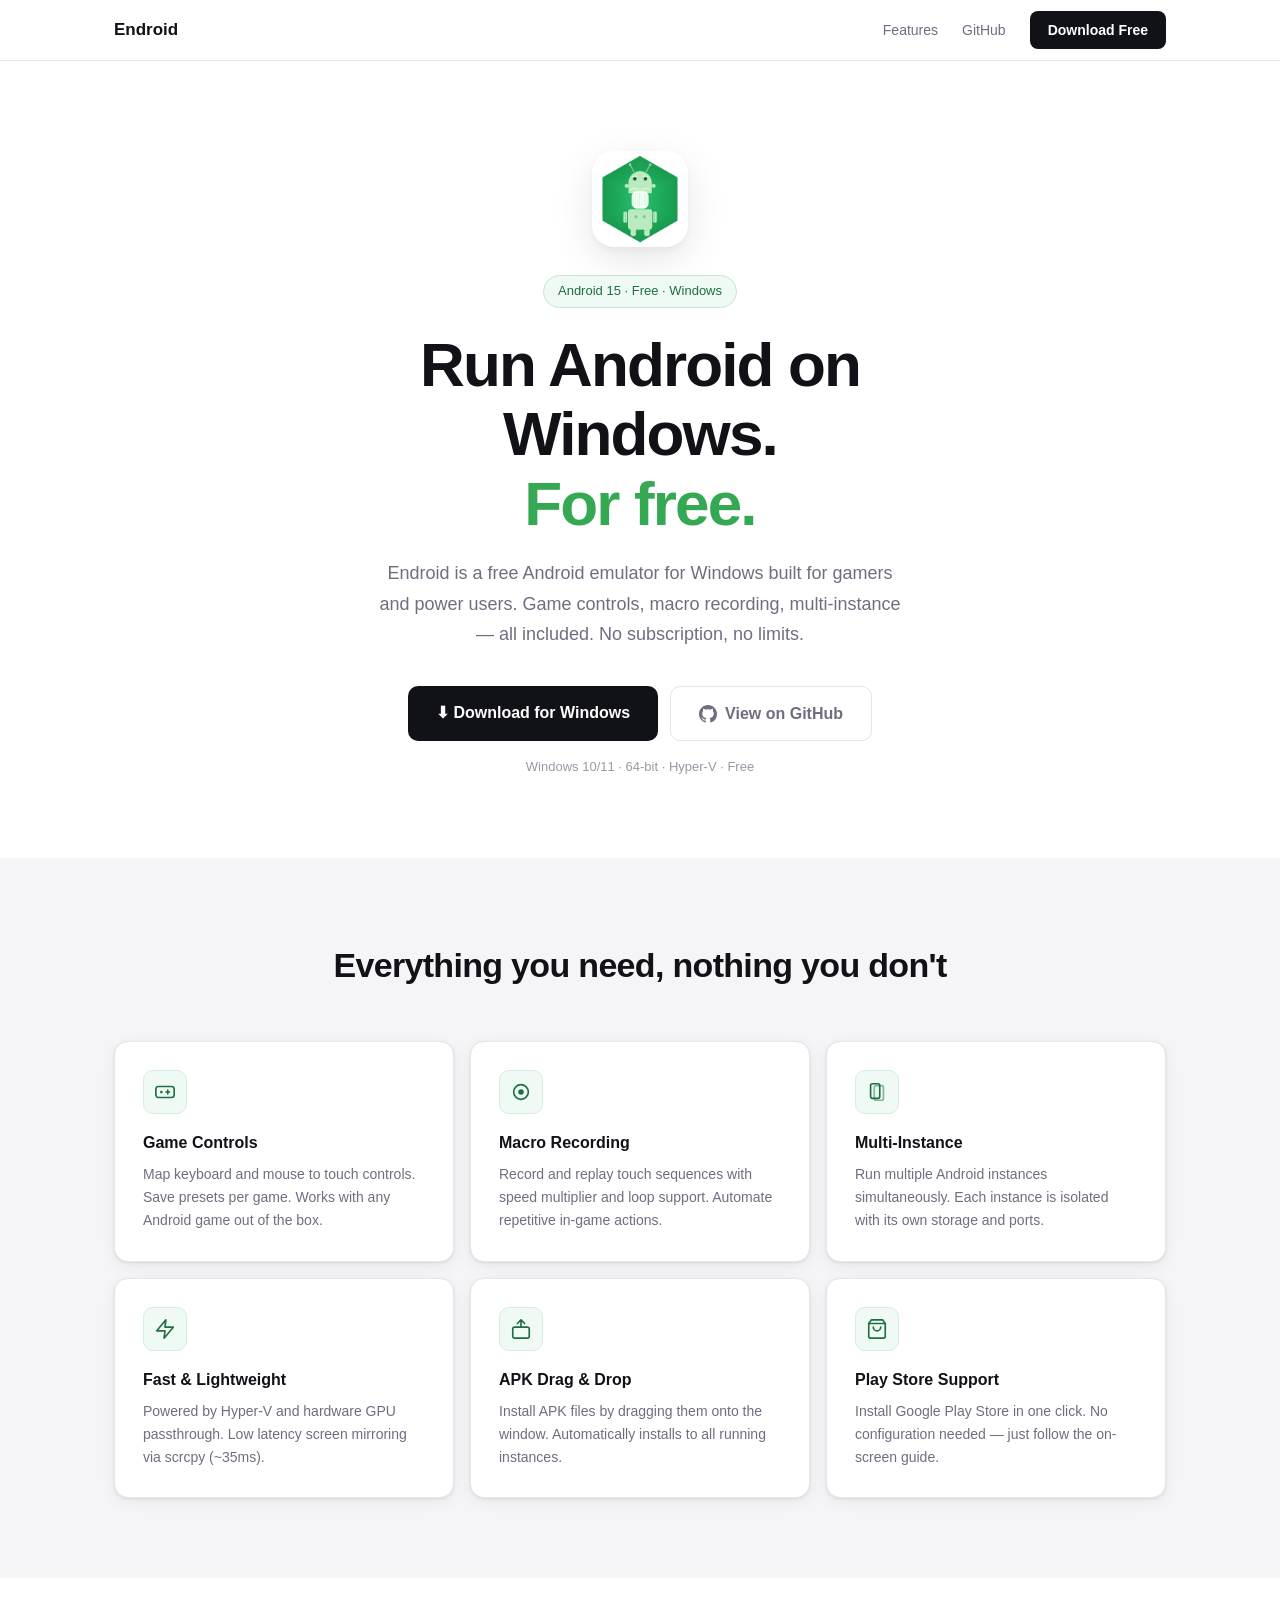
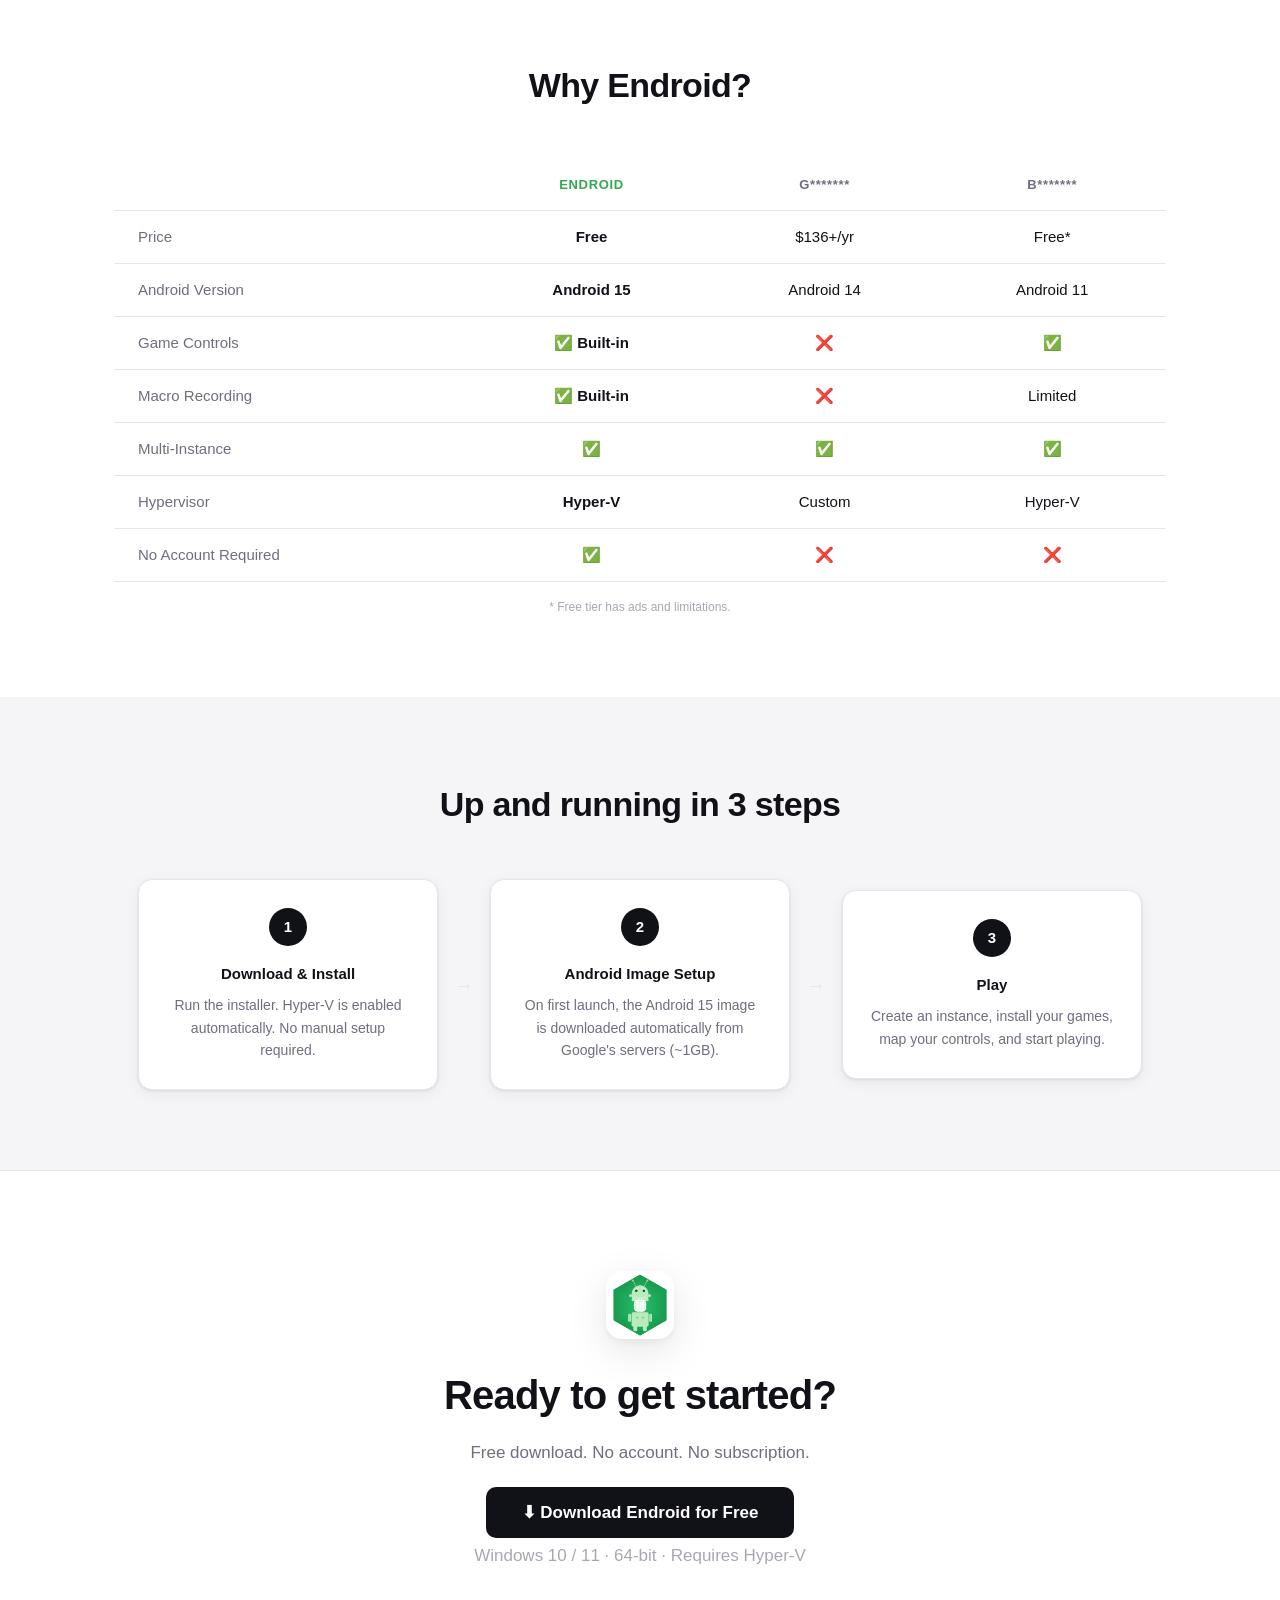
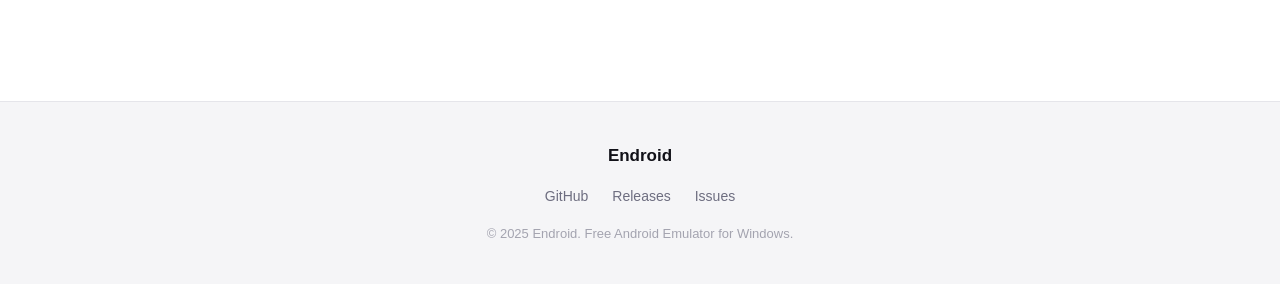
==== commit 5fbc155f: "chore: sync docs/index.html — Endroid branding" ====
--- a/docs/index.html
+++ b/docs/index.html
@@ -5,33 +5,33 @@
   <meta name="viewport" content="width=device-width, initial-scale=1.0" />
 
   <!-- SEO -->
-  <title>Grandroid — Free Android Emulator for Windows</title>
-  <meta name="description" content="Grandroid is a free Android 15 emulator for Windows. Run Android apps and games on your PC with game controls, macro recording, and multi-instance support. No subscription required." />
+  <title>Endroid — Free Android Emulator for Windows</title>
+  <meta name="description" content="Endroid is a free Android 15 emulator for Windows. Run Android apps and games on your PC with game controls, macro recording, and multi-instance support. No subscription required." />
   <meta name="keywords" content="android emulator windows, free android emulator, android emulator pc, android emulator for windows 11, best android emulator, genymotion alternative, run android on windows, android gaming emulator" />
-  <link rel="canonical" href="https://grandroid.rundevelrun.com/" />
+  <link rel="canonical" href="https://endroid.rundevelrun.com/" />
 
   <!-- Favicon -->
   <link rel="icon" type="image/png" href="assets/icon.png" />
 
   <!-- Open Graph -->
   <meta property="og:type" content="website" />
-  <meta property="og:url" content="https://grandroid.rundevelrun.com/" />
-  <meta property="og:title" content="Grandroid — Free Android Emulator for Windows" />
+  <meta property="og:url" content="https://endroid.rundevelrun.com/" />
+  <meta property="og:title" content="Endroid — Free Android Emulator for Windows" />
   <meta property="og:description" content="Run Android 15 apps and games on Windows for free. Built-in game controls, macro recording, and multi-instance support." />
-  <meta property="og:image" content="https://grandroid.rundevelrun.com/assets/icon.png" />
+  <meta property="og:image" content="https://endroid.rundevelrun.com/assets/icon.png" />
 
   <!-- Twitter Card -->
   <meta name="twitter:card" content="summary" />
-  <meta name="twitter:title" content="Grandroid — Free Android Emulator for Windows" />
+  <meta name="twitter:title" content="Endroid — Free Android Emulator for Windows" />
   <meta name="twitter:description" content="Run Android 15 on your Windows PC for free." />
-  <meta name="twitter:image" content="https://grandroid.rundevelrun.com/assets/icon.png" />
+  <meta name="twitter:image" content="https://endroid.rundevelrun.com/assets/icon.png" />
 
   <!-- Schema.org SoftwareApplication -->
   <script type="application/ld+json">
   {
     "@context": "https://schema.org",
     "@type": "SoftwareApplication",
-    "name": "Grandroid",
+    "name": "Endroid",
     "operatingSystem": "Windows",
     "applicationCategory": "UtilitiesApplication",
     "offers": {
@@ -40,8 +40,8 @@
       "priceCurrency": "USD"
     },
     "description": "Free Android 15 emulator for Windows with game controls, macro recording, and multi-instance support.",
-    "url": "https://grandroid.rundevelrun.com",
-    "downloadUrl": "https://github.com/rundevelrun/grandroid/releases/latest"
+    "url": "https://endroid.rundevelrun.com",
+    "downloadUrl": "https://github.com/rundevelrun/endroid/releases/latest"
   }
   </script>
 
@@ -53,12 +53,12 @@
   <nav class="nav">
     <div class="nav-inner">
       <a class="logo" href="#">
-        <span>Grandroid</span>
+        <span>Endroid</span>
       </a>
       <div class="nav-links">
         <a href="#features">Features</a>
-        <a href="https://github.com/rundevelrun/grandroid">GitHub</a>
-        <a class="btn-download-sm" href="https://github.com/rundevelrun/grandroid/releases/latest">
+        <a href="https://github.com/rundevelrun/endroid">GitHub</a>
+        <a class="btn-download-sm" href="https://github.com/rundevelrun/endroid/releases/latest">
           Download Free
         </a>
       </div>
@@ -68,22 +68,22 @@
   <!-- Hero -->
   <section class="hero">
     <div class="hero-inner">
-      <img src="assets/icon.png" alt="Grandroid" class="hero-icon" />
+      <img src="assets/icon.png" alt="Endroid" class="hero-icon" />
       <div class="badge">Android 15 · Free · Windows</div>
       <h1 class="hero-title">
         Run Android on Windows.<br />
         <span class="accent">For free.</span>
       </h1>
       <p class="hero-desc">
-        Grandroid is a free Android emulator for Windows built for gamers and power users.
+        Endroid is a free Android emulator for Windows built for gamers and power users.
         Game controls, macro recording, multi-instance — all included.
         No subscription, no limits.
       </p>
       <div class="hero-actions">
-        <a class="btn-primary" href="https://github.com/rundevelrun/grandroid/releases/latest">
+        <a class="btn-primary" href="https://github.com/rundevelrun/endroid/releases/latest">
           ⬇ Download for Windows
         </a>
-        <a class="btn-secondary" href="https://github.com/rundevelrun/grandroid">
+        <a class="btn-secondary" href="https://github.com/rundevelrun/endroid">
           <svg class="gh-icon" viewBox="0 0 16 16" fill="currentColor"><path d="M8 0C3.58 0 0 3.58 0 8c0 3.54 2.29 6.53 5.47 7.59.4.07.55-.17.55-.38 0-.19-.01-.82-.01-1.49-2.01.37-2.53-.49-2.69-.94-.09-.23-.48-.94-.82-1.13-.28-.15-.68-.52-.01-.53.63-.01 1.08.58 1.23.82.72 1.21 1.87.87 2.33.66.07-.52.28-.87.51-1.07-1.78-.2-3.64-.89-3.64-3.95 0-.87.31-1.59.82-2.15-.08-.2-.36-1.02.08-2.12 0 0 .67-.21 2.2.82.64-.18 1.32-.27 2-.27.68 0 1.36.09 2 .27 1.53-1.04 2.2-.82 2.2-.82.44 1.1.16 1.92.08 2.12.51.56.82 1.27.82 2.15 0 3.07-1.87 3.75-3.65 3.95.29.25.54.73.54 1.48 0 1.07-.01 1.93-.01 2.2 0 .21.15.46.55.38A8.013 8.013 0 0016 8c0-4.42-3.58-8-8-8z"/></svg>
           View on GitHub
         </a>
@@ -153,13 +153,13 @@
   <!-- vs Competitors -->
   <section class="compare">
     <div class="section-inner">
-      <h2 class="section-title">Why Grandroid?</h2>
+      <h2 class="section-title">Why Endroid?</h2>
       <div class="compare-table-wrap">
         <table class="compare-table">
           <thead>
             <tr>
               <th></th>
-              <th class="highlight">Grandroid</th>
+              <th class="highlight">Endroid</th>
               <th><span class="masked">G*******</span></th>
               <th><span class="masked">B*******</span></th>
             </tr>
@@ -208,11 +208,11 @@
   <!-- Download CTA -->
   <section class="cta">
     <div class="section-inner">
-      <img src="assets/icon.png" alt="Grandroid" class="cta-icon" />
+      <img src="assets/icon.png" alt="Endroid" class="cta-icon" />
       <h2>Ready to get started?</h2>
       <p>Free download. No account. No subscription.</p>
-      <a class="btn-primary btn-large" href="https://github.com/rundevelrun/grandroid/releases/latest">
-        ⬇ Download Grandroid for Free
+      <a class="btn-primary btn-large" href="https://github.com/rundevelrun/endroid/releases/latest">
+        ⬇ Download Endroid for Free
       </a>
       <p class="cta-note">Windows 10 / 11 · 64-bit · Requires Hyper-V</p>
     </div>
@@ -222,14 +222,14 @@
   <footer class="footer">
     <div class="footer-inner">
       <a class="logo" href="#">
-        <span>Grandroid</span>
+        <span>Endroid</span>
       </a>
       <div class="footer-links">
-        <a href="https://github.com/rundevelrun/grandroid">GitHub</a>
-        <a href="https://github.com/rundevelrun/grandroid/releases">Releases</a>
-        <a href="https://github.com/rundevelrun/grandroid/issues">Issues</a>
-      </div>
-      <p class="footer-copy">© 2025 Grandroid. Free Android Emulator for Windows.</p>
+        <a href="https://github.com/rundevelrun/endroid">GitHub</a>
+        <a href="https://github.com/rundevelrun/endroid/releases">Releases</a>
+        <a href="https://github.com/rundevelrun/endroid/issues">Issues</a>
+      </div>
+      <p class="footer-copy">© 2025 Endroid. Free Android Emulator for Windows.</p>
     </div>
   </footer>
 
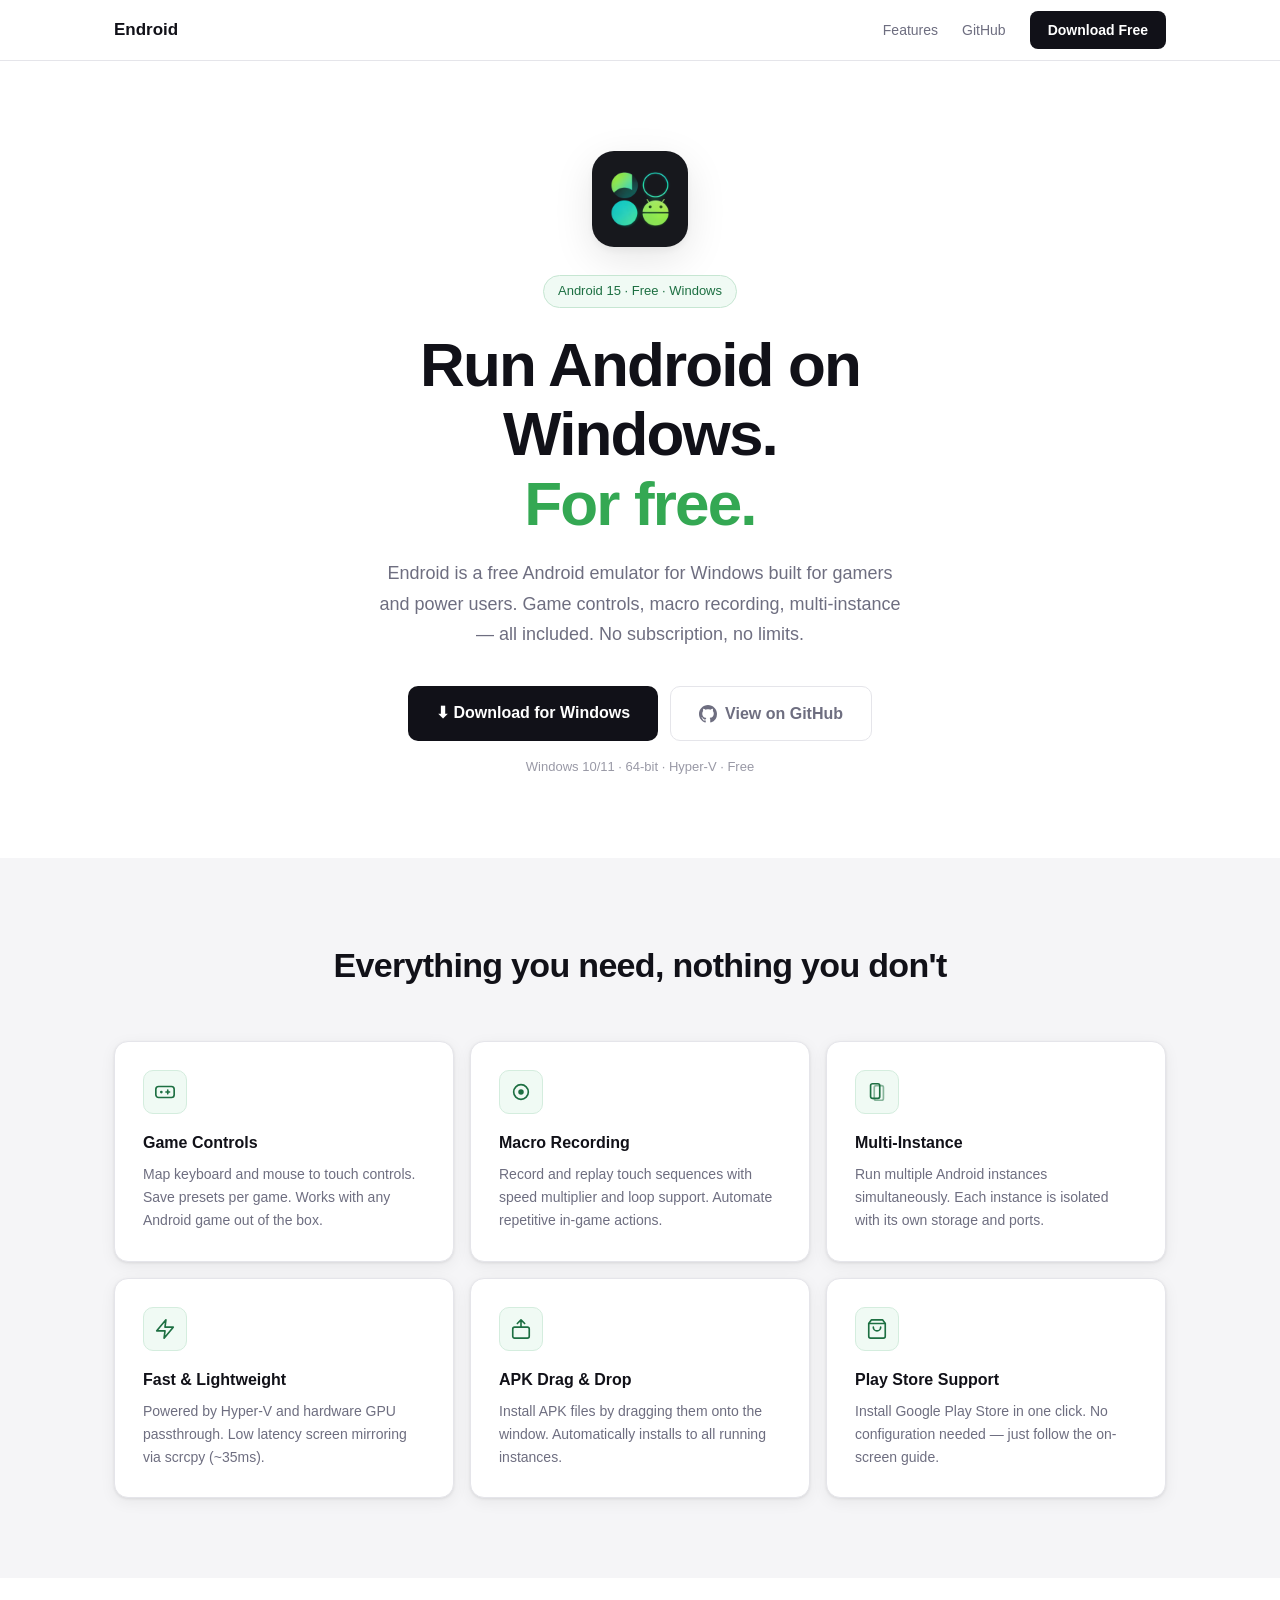
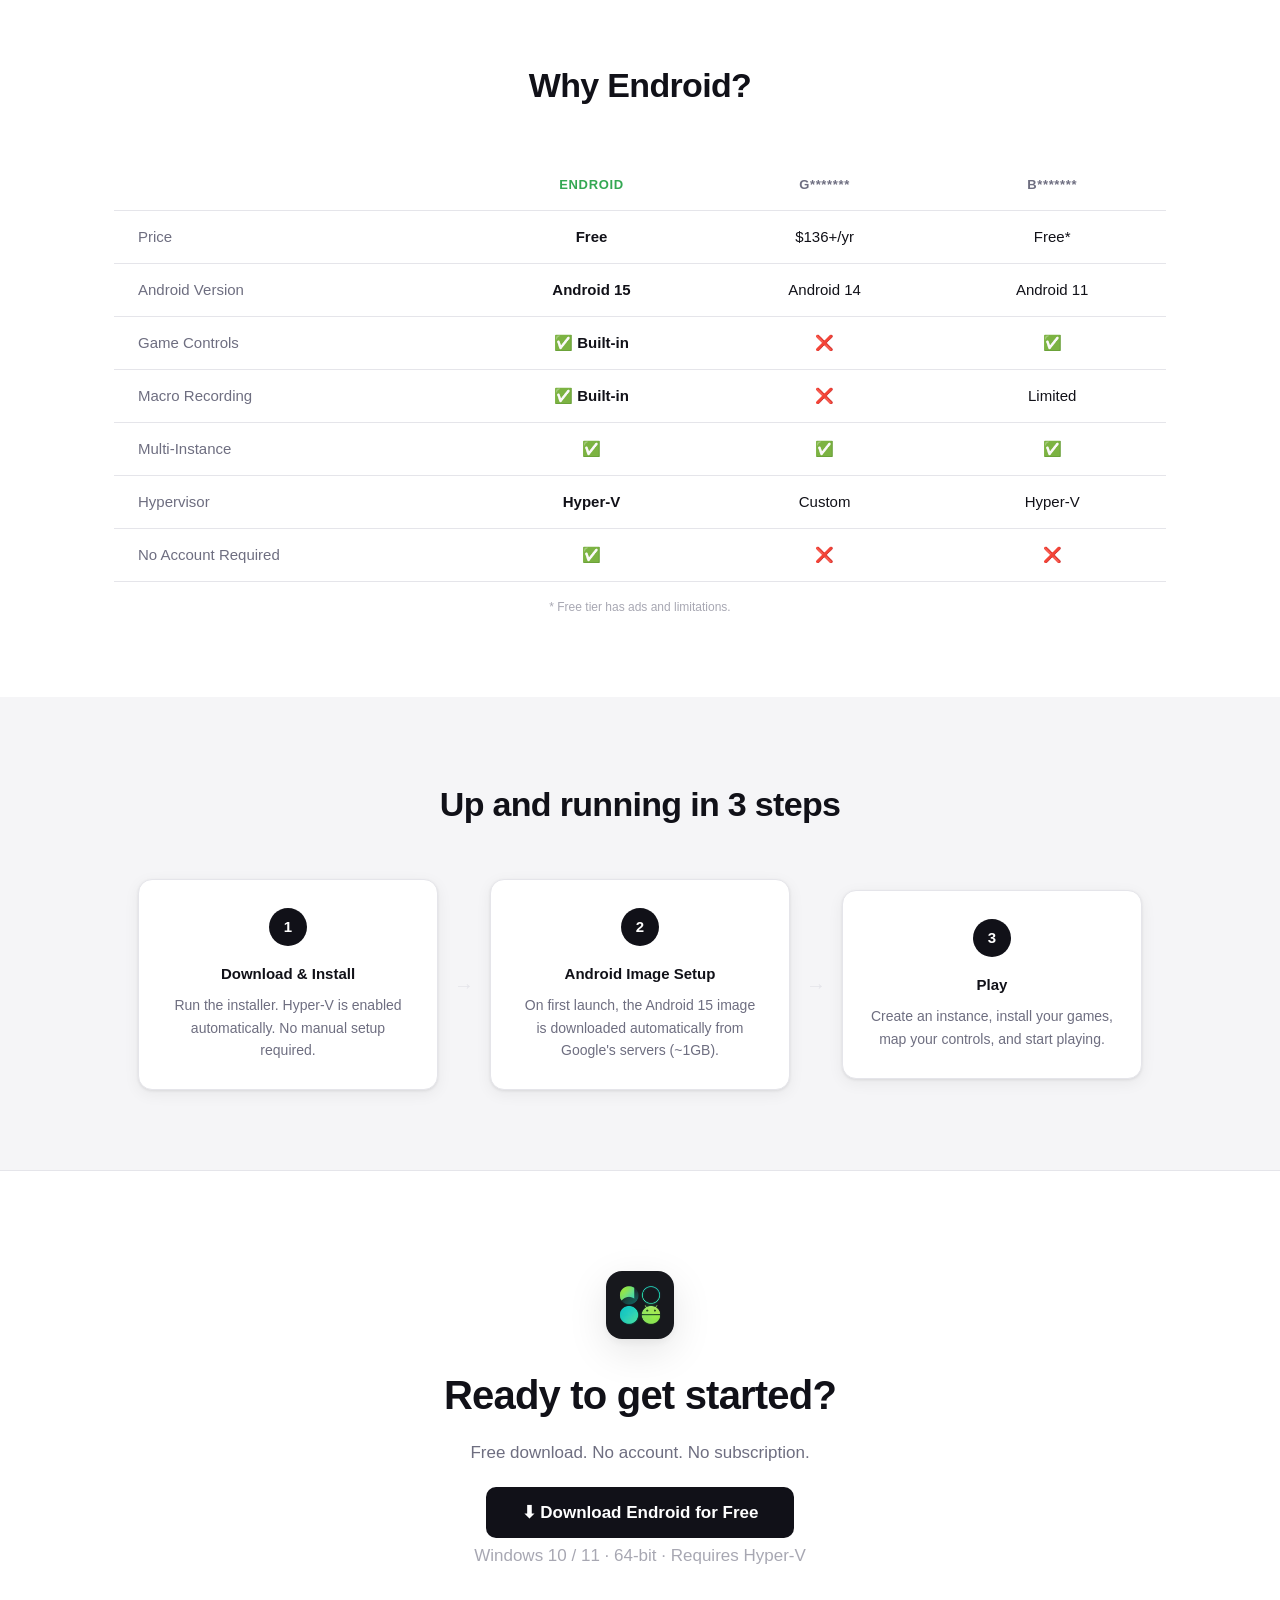
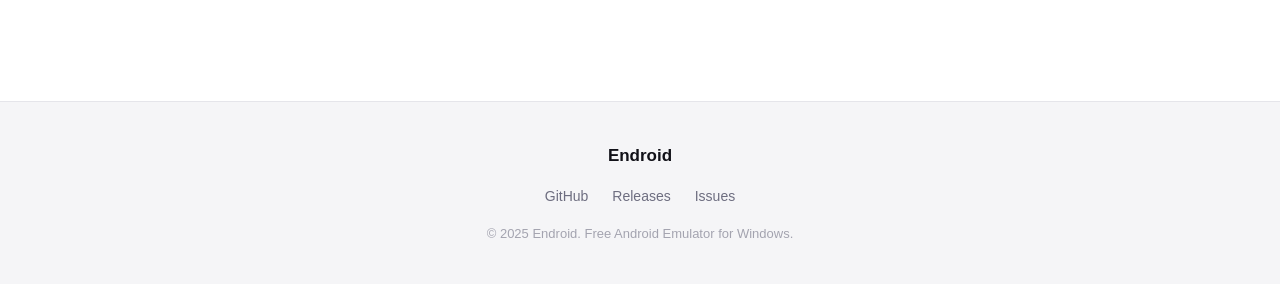
==== commit cd2a9137: "fix: 캐시 bust v=6" ====
--- a/docs/index.html
+++ b/docs/index.html
@@ -11,7 +11,7 @@
   <link rel="canonical" href="https://endroid.rundevelrun.com/" />
 
   <!-- Favicon -->
-  <link rel="icon" type="image/png" href="assets/icon.png" />
+  <link rel="icon" type="image/png" href="assets/icon.png?v=6" />
 
   <!-- Open Graph -->
   <meta property="og:type" content="website" />
@@ -68,7 +68,7 @@
   <!-- Hero -->
   <section class="hero">
     <div class="hero-inner">
-      <img src="assets/icon.png" alt="Endroid" class="hero-icon" />
+      <img src="assets/icon.png?v=6" alt="Endroid" class="hero-icon" />
       <div class="badge">Android 15 · Free · Windows</div>
       <h1 class="hero-title">
         Run Android on Windows.<br />
@@ -208,7 +208,7 @@
   <!-- Download CTA -->
   <section class="cta">
     <div class="section-inner">
-      <img src="assets/icon.png" alt="Endroid" class="cta-icon" />
+      <img src="assets/icon.png?v=6" alt="Endroid" class="cta-icon" />
       <h2>Ready to get started?</h2>
       <p>Free download. No account. No subscription.</p>
       <a class="btn-primary btn-large" href="https://github.com/rundevelrun/endroid/releases/latest">
@@ -235,3 +235,4 @@
 
 </body>
 </html>
+
